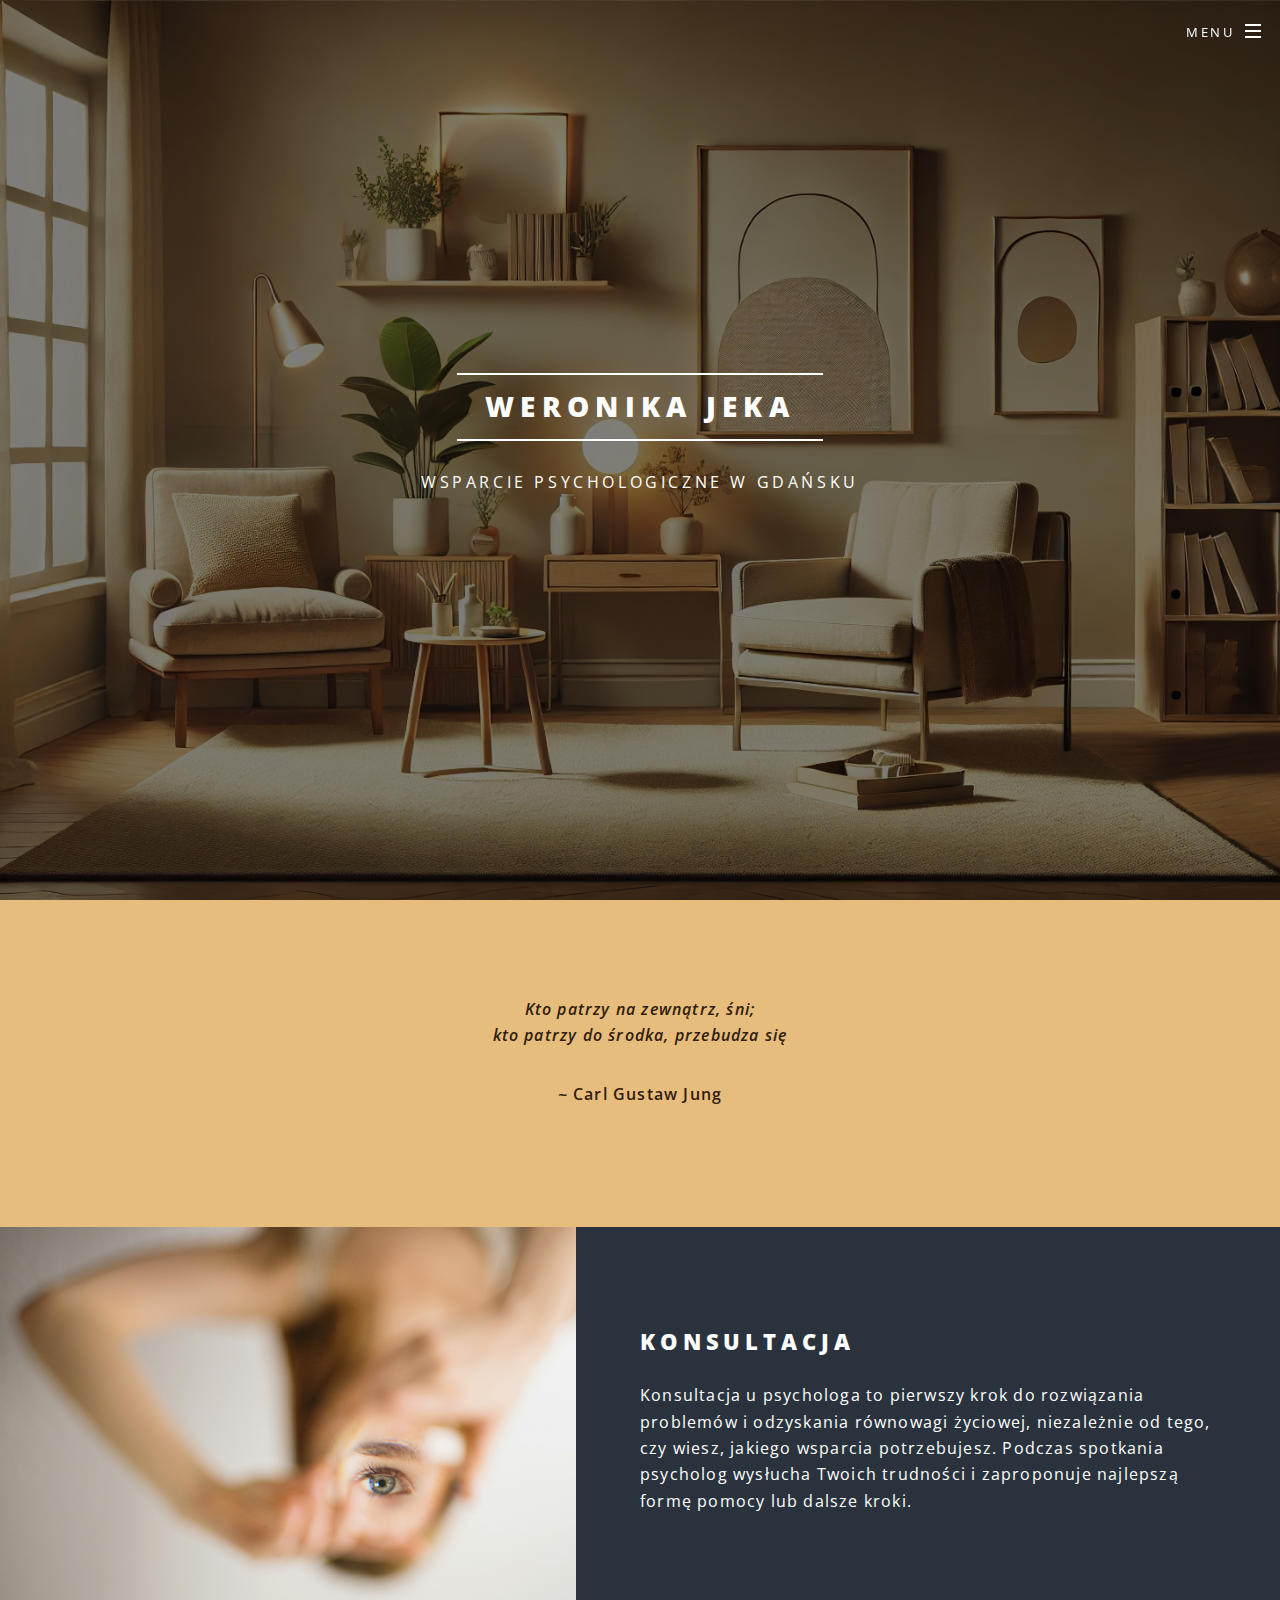
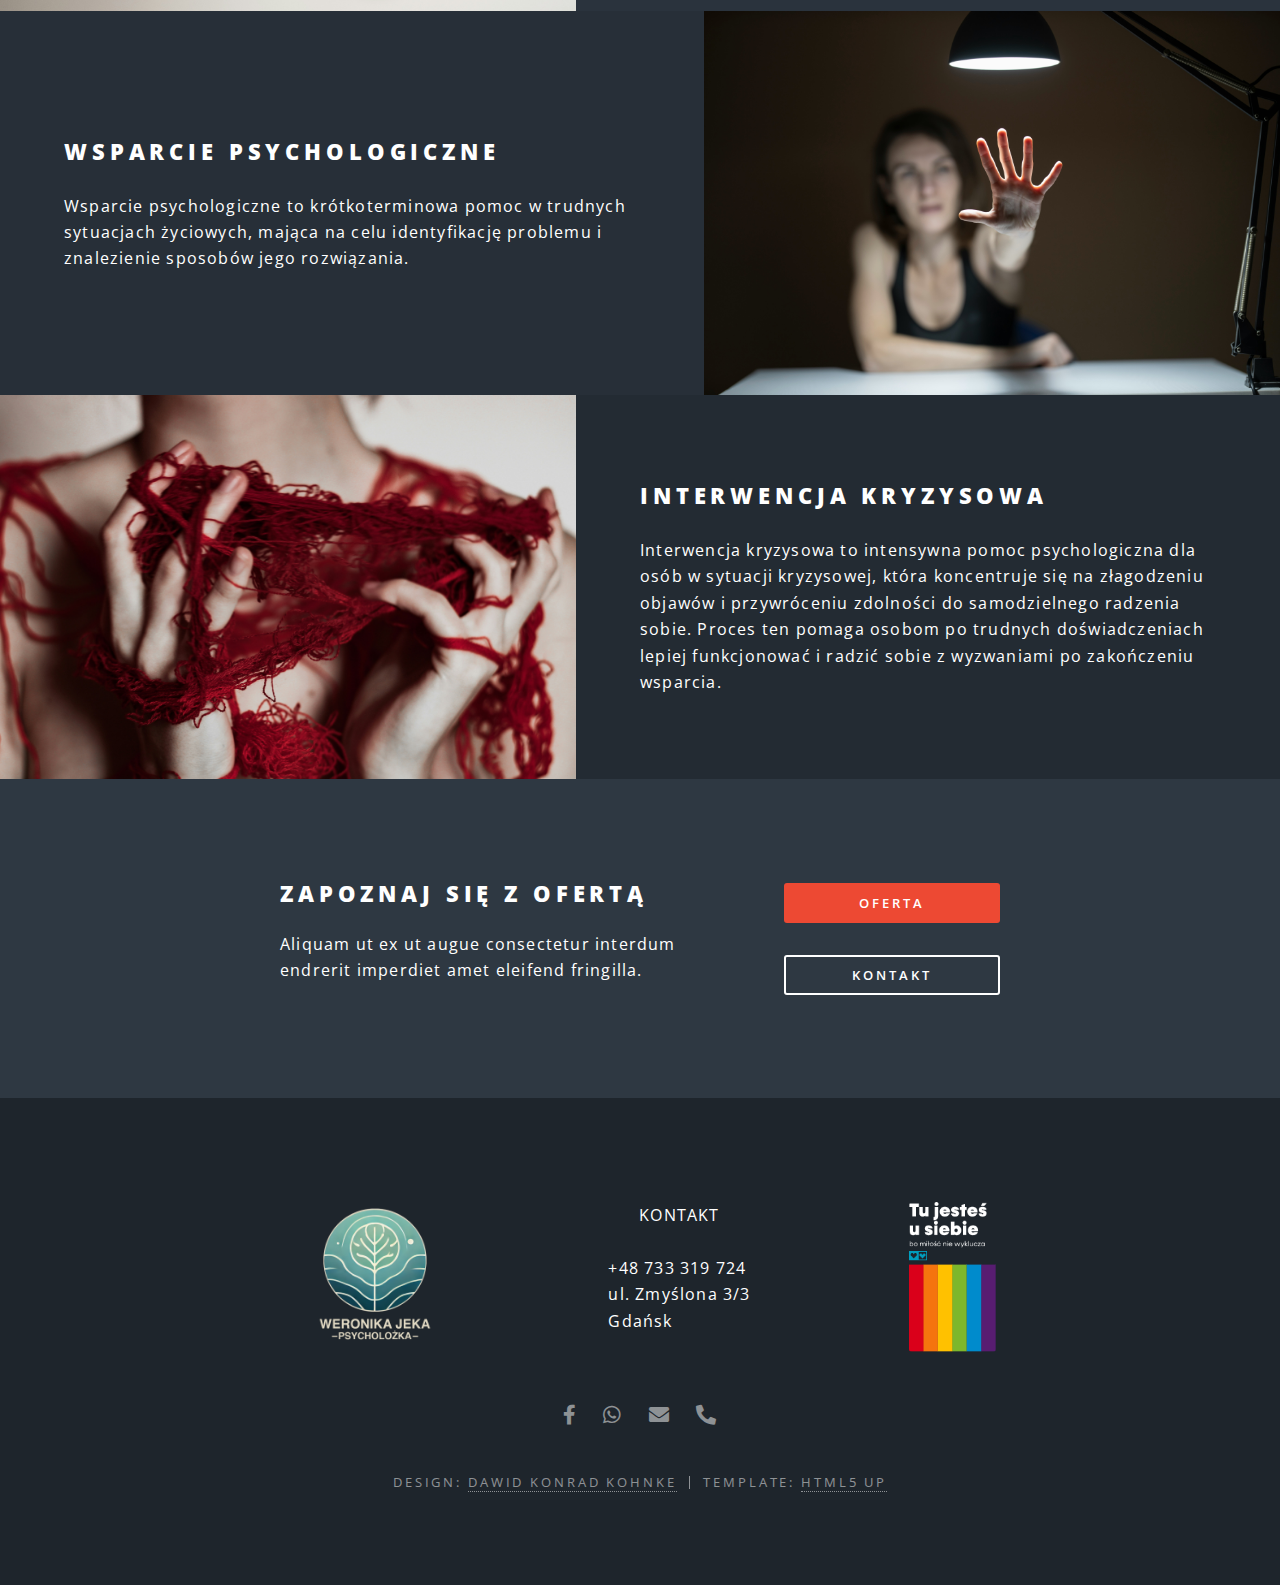
==== index.html @ c3b1bc92 "Logo change" ====
<!DOCTYPE HTML>
<!--
	Spectral by HTML5 UP
	html5up.net | @ajlkn
	Free for personal and commercial use under the CCA 3.0 license (html5up.net/license)
-->
<html>
	<head>
		<title>Weronika Jeka</title>
		<link rel="icon" type="image/x-icon" href="/images/favicon.png">
		<meta charset="utf-8" />
		<meta name="viewport" content="width=device-width, initial-scale=1, user-scalable=no" />
		<link rel="stylesheet" href="assets/css/main.css" />
		<noscript><link rel="stylesheet" href="assets/css/noscript.css" /></noscript>
	</head>
	<body class="landing is-preload">

		<!-- Page Wrapper -->
			<div id="page-wrapper">

				<!-- Header -->
					<header id="header" class="alt">
						<h1><a href="./index.html">WERONIKA JEKA</h1>
						<nav id="nav">
							<ul>
								<li class="special">
									<a href="#menu" class="menuToggle"><span>Menu</span></a>
									<div id="menu">
										<ul>
											<li><b><a href="index.html">HOME</a></b></li>
											<li><a href="o_mnie.html">O MNIE</a></li>
											<li><a href="oferta.html">OFERTA</a></li>
											<li><a href="kontakt.html">KONTAKT</a></li>
										</ul>
									</div>
								</li>
							</ul>
						</nav>
					</header>

				<!-- Banner -->
					<section id="banner">
						<div class="inner">
							<h2> WERONIKA JEKA</h2>
							<p>Wsparcie psychologiczne w gdańsku<br />
					</section>

				<!-- One -->
					<section id="one" class="wrapper style1 special">
						<div class="inner">
							<header class="major">
								<b>
								<p><i>Kto patrzy na zewnątrz, śni;<br> kto patrzy do środka, przebudza się</i></p>
								<p>~ Carl Gustaw Jung</p>
								</b>
							</header>
						</div>
					</section>

				<!-- Two -->
					<section id="two" class="wrapper alt style2">
						<section class="spotlight">
							<div class="image"><img src="images/eye.jpg" alt="" /></div><div class="content">
								<h2>KONSULTACJA</h2>
								<p>Konsultacja u psychologa to pierwszy krok do rozwiązania problemów i odzyskania równowagi życiowej, niezależnie od tego, czy wiesz, jakiego wsparcia potrzebujesz. Podczas spotkania psycholog wysłucha Twoich trudności i zaproponuje najlepszą formę pomocy lub dalsze kroki.</p>
							</div>
						</section>
						<section class="spotlight">
							<div class="image"><img src="images/woman_reaching.jpg" alt="" /></div><div class="content">
								<h2>WSPARCIE PSYCHOLOGICZNE</h2>
								<p>Wsparcie psychologiczne to krótkoterminowa pomoc w trudnych sytuacjach życiowych, mająca na celu identyfikację problemu i znalezienie sposobów jego rozwiązania.</p>
							</div>
						</section>
						<section class="spotlight">
							<div class="image"><img src="images/hand_wool.jpg" alt="" /></div><div class="content">
								<h2>INTERWENCJA KRYZYSOWA</h2>
								<p>Interwencja kryzysowa to intensywna pomoc psychologiczna dla osób w sytuacji kryzysowej, która koncentruje się na złagodzeniu objawów i przywróceniu zdolności do samodzielnego radzenia sobie. Proces ten pomaga osobom po trudnych doświadczeniach lepiej funkcjonować i radzić sobie z wyzwaniami po zakończeniu wsparcia.</p>
							</div>
						</section>
					</section>

				<!-- CTA -->
					<section id="cta" class="wrapper style4">
						<div class="inner">
							<header>
								<h2>ZAPOZNAJ SIĘ Z OFERTĄ</h2>
								<p>Aliquam ut ex ut augue consectetur interdum endrerit imperdiet amet eleifend fringilla.</p>
							</header>
							<ul class="actions stacked">
								<li><a href="./oferta.html" class="button fit primary">Oferta</a></li>
								<li><a href="./kontakt.html" class="button fit">Kontakt</a></li>
							</ul>
						</div>
					</section>

				<!-- Footer -->
					<footer id="footer">
						<ul class="info">
							<li><div class="image"><img src="images/logo_with_signature_long_alt.png" height=150 ="" /></div></li>
							<li><div class="align-center">KONTAKT</div><br>+48 733 319 724<br>ul. Zmyślona 3/3<br>Gdańsk<br><br></li>
							<li><div class="image"><img src="images/jestes-u-siebie.png" height=150 ="" /></div></li>
						</ul>
						<ul class="icons">
							<li><a href="#" class="icon brands fa-facebook-f"><span class="label">Facebook</span></a></li>
							<li><a href="https://wa.me/48733319724" class="icon brands fa-whatsapp"><span class="label">Whatsapp</span></a></li>
							<li><a href="mailto:psycholog.weronikajeka@gmail.com?subject=Zapytnie dotyczące oferty" class="icon solid fa-envelope"><span class="label">Email</span></a></li>
							<li><a href="tel:+48 733 319 724" class="icon solid fa-phone-alt"><span class="label">Phone</span></a></li>
						</ul>
						<ul class="copyright">
							<li>Design: <a href="https://github.com/anytokin">Dawid Konrad Kohnke</a></li><li>Template: <a href="http://html5up.net">HTML5 UP</a></li>
						</ul>
					</footer>
				</div>

		<!-- Scripts -->
			<script src="assets/js/jquery.min.js"></script>
			<script src="assets/js/jquery.scrollex.min.js"></script>
			<script src="assets/js/jquery.scrolly.min.js"></script>
			<script src="assets/js/browser.min.js"></script>
			<script src="assets/js/breakpoints.min.js"></script>
			<script src="assets/js/util.js"></script>
			<script src="assets/js/main.js"></script>

	</body>
</html>
---- assets/css/main.css ----
@import url(fontawesome-all.min.css);
@import url("https://fonts.googleapis.com/css?family=Open+Sans:400,400italic,600,600italic,800,800italic");

/*
	Spectral by HTML5 UP
	html5up.net | @ajlkn
	Free for personal and commercial use under the CCA 3.0 license (html5up.net/license)
*/

html, body, div, span, applet, object,
iframe, h1, h2, h3, h4, h5, h6, p, blockquote,
pre, a, abbr, acronym, address, big, cite,
code, del, dfn, em, img, ins, kbd, q, s, samp,
small, strike, strong, sub, sup, tt, var, b,
u, i, center, dl, dt, dd, ol, ul, li, fieldset,
form, label, legend, table, caption, tbody,
tfoot, thead, tr, th, td, article, aside,
canvas, details, embed, figure, figcaption,
footer, header, hgroup, menu, nav, output, ruby,
section, summary, time, mark, audio, video {
	margin: 0;
	padding: 0;
	border: 0;
	font-size: 100%;
	font: inherit;
	vertical-align: baseline;}

article, aside, details, figcaption, figure,
footer, header, hgroup, menu, nav, section {
	display: block;}

body {
	line-height: 1;
}

ol, ul {
	list-style: none;
}

blockquote, q {
	quotes: none;
}

	blockquote:before, blockquote:after, q:before, q:after {
		content: '';
		content: none;
	}

table {
	border-collapse: collapse;
	border-spacing: 0;
}

body {
	-webkit-text-size-adjust: none;
}

mark {
	background-color: transparent;
	color: inherit;
}

input::-moz-focus-inner {
	border: 0;
	padding: 0;
}

input, select, textarea {
	-moz-appearance: none;
	-webkit-appearance: none;
	-ms-appearance: none;
	appearance: none;
}

/* Basic */

	@-ms-viewport {
		width: device-width;
	}

	html {
		box-sizing: border-box;
	}

	*, *:before, *:after {
		box-sizing: inherit;
	}

	body {
		background: #2e3842;
	}

		body.is-preload *, body.is-preload *:before, body.is-preload *:after {
			-moz-animation: none !important;
			-webkit-animation: none !important;
			-ms-animation: none !important;
			animation: none !important;
			-moz-transition: none !important;
			-webkit-transition: none !important;
			-ms-transition: none !important;
			transition: none !important;
		}

	body, input, select, textarea {
		color: #fff;
		font-family: "Open Sans", Helvetica, sans-serif;
		font-size: 15pt;
		font-weight: 400;
		letter-spacing: 0.075em;
		line-height: 1.65em;
	}

		@media screen and (max-width: 1680px) {

			body, input, select, textarea {
				font-size: 13pt;
			}

		}

		@media screen and (max-width: 1280px) {

			body, input, select, textarea {
				font-size: 12pt;
			}

		}

		@media screen and (max-width: 736px) {

			body, input, select, textarea {
				font-size: 11pt;
				letter-spacing: 0.0375em;
			}

		}

	a {
		-moz-transition: color 0.2s ease, border-bottom-color 0.2s ease;
		-webkit-transition: color 0.2s ease, border-bottom-color 0.2s ease;
		-ms-transition: color 0.2s ease, border-bottom-color 0.2s ease;
		transition: color 0.2s ease, border-bottom-color 0.2s ease;
		border-bottom: dotted 1px;
		color: inherit;
		text-decoration: none;
	}

		a:hover {
			border-bottom-color: transparent;
		}

	strong, b {
		color: #fff;
		font-weight: 600;
	}

	em, i {
		font-style: italic;
	}

	p {
		margin: 0 0 2em 0;
	}

	h1, h2, h3, h4, h5, h6 {
		color: #fff;
		font-weight: 800;
		letter-spacing: 0.225em;
		line-height: 1em;
		margin: 0 0 1em 0;
		text-transform: uppercase;
	}

		h1 a, h2 a, h3 a, h4 a, h5 a, h6 a {
			color: inherit;
			text-decoration: none;
		}

	h2 {
		font-size: 1.35em;
		line-height: 1.75em;
	}

		@media screen and (max-width: 736px) {

			h2 {
				font-size: 1.1em;
				line-height: 1.65em;
			}

		}

	h3 {
		font-size: 1.15em;
		line-height: 1.75em;
	}

		@media screen and (max-width: 736px) {

			h3 {
				font-size: 1em;
				line-height: 1.65em;
			}

		}

	h4 {
		font-size: 1em;
		line-height: 1.5em;
	}

	h5 {
		font-size: 0.8em;
		line-height: 1.5em;
	}

	h6 {
		font-size: 0.7em;
		line-height: 1.5em;
	}

	sub {
		font-size: 0.8em;
		position: relative;
		top: 0.5em;
	}

	sup {
		font-size: 0.8em;
		position: relative;
		top: -0.5em;
	}

	hr {
		border: 0;
		border-bottom: solid 2px #fff;
		margin: 3em 0;
	}

		hr.major {
			margin: 4.5em 0;
		}

	blockquote {
		border-left: solid 4px #fff;
		font-style: italic;
		margin: 0 0 2em 0;
		padding: 0.5em 0 0.5em 2em;
	}

	code {
		background: rgba(144, 144, 144, 0.25);
		border-radius: 3px;
		font-family: "Courier New", monospace;
		font-size: 0.9em;
		letter-spacing: 0;
		margin: 0 0.25em;
		padding: 0.25em 0.65em;
	}

	pre {
		-webkit-overflow-scrolling: touch;
		font-family: "Courier New", monospace;
		font-size: 0.9em;
		margin: 0 0 2em 0;
	}

		pre code {
			display: block;
			line-height: 1.75em;
			padding: 1em 1.5em;
			overflow-x: auto;
		}

	.align-left {
		text-align: left;
	}

	.align-center {
		text-align: center;
	}

	.align-right {
		text-align: right;
	}

/* Row */

	.row {
		display: flex;
		flex-wrap: wrap;
		box-sizing: border-box;
		align-items: stretch;
	}

		.row > * {
			box-sizing: border-box;
		}

		.row.gtr-uniform > * > :last-child {
			margin-bottom: 0;
		}

		.row.aln-left {
			justify-content: flex-start;
		}

		.row.aln-center {
			justify-content: center;
		}

		.row.aln-right {
			justify-content: flex-end;
		}

		.row.aln-top {
			align-items: flex-start;
		}

		.row.aln-middle {
			align-items: center;
		}

		.row.aln-bottom {
			align-items: flex-end;
		}

		.row > .imp {
			order: -1;
		}

		.row > .col-1 {
			width: 8.33333%;
		}

		.row > .off-1 {
			margin-left: 8.33333%;
		}

		.row > .col-2 {
			width: 16.66667%;
		}

		.row > .off-2 {
			margin-left: 16.66667%;
		}

		.row > .col-3 {
			width: 25%;
		}

		.row > .off-3 {
			margin-left: 25%;
		}

		.row > .col-4 {
			width: 33.33333%;
		}

		.row > .off-4 {
			margin-left: 33.33333%;
		}

		.row > .col-5 {
			width: 41.66667%;
		}

		.row > .off-5 {
			margin-left: 41.66667%;
		}

		.row > .col-6 {
			width: 50%;
		}

		.row > .off-6 {
			margin-left: 50%;
		}

		.row > .col-7 {
			width: 58.33333%;
		}

		.row > .off-7 {
			margin-left: 58.33333%;
		}

		.row > .col-8 {
			width: 66.66667%;
		}

		.row > .off-8 {
			margin-left: 66.66667%;
		}

		.row > .col-9 {
			width: 75%;
		}

		.row > .off-9 {
			margin-left: 75%;
		}

		.row > .col-10 {
			width: 83.33333%;
		}

		.row > .off-10 {
			margin-left: 83.33333%;
		}

		.row > .col-11 {
			width: 91.66667%;
		}

		.row > .off-11 {
			margin-left: 91.66667%;
		}

		.row > .col-12 {
			width: 100%;
		}

		.row > .off-12 {
			margin-left: 100%;
		}

		.row.gtr-0 {
			margin-top: 0;
			margin-left: 0em;
		}

			.row.gtr-0 > * {
				padding: 0 0 0 0em;
			}

			.row.gtr-0.gtr-uniform {
				margin-top: 0em;
			}

				.row.gtr-0.gtr-uniform > * {
					padding-top: 0em;
				}

		.row.gtr-25 {
			margin-top: 0;
			margin-left: -0.375em;
		}

			.row.gtr-25 > * {
				padding: 0 0 0 0.375em;
			}

			.row.gtr-25.gtr-uniform {
				margin-top: -0.375em;
			}

				.row.gtr-25.gtr-uniform > * {
					padding-top: 0.375em;
				}

		.row.gtr-50 {
			margin-top: 0;
			margin-left: -0.75em;
		}

			.row.gtr-50 > * {
				padding: 0 0 0 0.75em;
			}

			.row.gtr-50.gtr-uniform {
				margin-top: -0.75em;
			}

				.row.gtr-50.gtr-uniform > * {
					padding-top: 0.75em;
				}

		.row {
			margin-top: 0;
			margin-left: -1.5em;
		}

			.row > * {
				padding: 0 0 0 1.5em;
			}

			.row.gtr-uniform {
				margin-top: -1.5em;
			}

				.row.gtr-uniform > * {
					padding-top: 1.5em;
				}

		.row.gtr-150 {
			margin-top: 0;
			margin-left: -2.25em;
		}

			.row.gtr-150 > * {
				padding: 0 0 0 2.25em;
			}

			.row.gtr-150.gtr-uniform {
				margin-top: -2.25em;
			}

				.row.gtr-150.gtr-uniform > * {
					padding-top: 2.25em;
				}

		.row.gtr-200 {
			margin-top: 0;
			margin-left: -3em;
		}

			.row.gtr-200 > * {
				padding: 0 0 0 3em;
			}

			.row.gtr-200.gtr-uniform {
				margin-top: -3em;
			}

				.row.gtr-200.gtr-uniform > * {
					padding-top: 3em;
				}

		@media screen and (max-width: 1680px) {

			.row {
				display: flex;
				flex-wrap: wrap;
				box-sizing: border-box;
				align-items: stretch;
			}

				.row > * {
					box-sizing: border-box;
				}

				.row.gtr-uniform > * > :last-child {
					margin-bottom: 0;
				}

				.row.aln-left {
					justify-content: flex-start;
				}

				.row.aln-center {
					justify-content: center;
				}

				.row.aln-right {
					justify-content: flex-end;
				}

				.row.aln-top {
					align-items: flex-start;
				}

				.row.aln-middle {
					align-items: center;
				}

				.row.aln-bottom {
					align-items: flex-end;
				}

				.row > .imp-xlarge {
					order: -1;
				}

				.row > .col-1-xlarge {
					width: 8.33333%;
				}

				.row > .off-1-xlarge {
					margin-left: 8.33333%;
				}

				.row > .col-2-xlarge {
					width: 16.66667%;
				}

				.row > .off-2-xlarge {
					margin-left: 16.66667%;
				}

				.row > .col-3-xlarge {
					width: 25%;
				}

				.row > .off-3-xlarge {
					margin-left: 25%;
				}

				.row > .col-4-xlarge {
					width: 33.33333%;
				}

				.row > .off-4-xlarge {
					margin-left: 33.33333%;
				}

				.row > .col-5-xlarge {
					width: 41.66667%;
				}

				.row > .off-5-xlarge {
					margin-left: 41.66667%;
				}

				.row > .col-6-xlarge {
					width: 50%;
				}

				.row > .off-6-xlarge {
					margin-left: 50%;
				}

				.row > .col-7-xlarge {
					width: 58.33333%;
				}

				.row > .off-7-xlarge {
					margin-left: 58.33333%;
				}

				.row > .col-8-xlarge {
					width: 66.66667%;
				}

				.row > .off-8-xlarge {
					margin-left: 66.66667%;
				}

				.row > .col-9-xlarge {
					width: 75%;
				}

				.row > .off-9-xlarge {
					margin-left: 75%;
				}

				.row > .col-10-xlarge {
					width: 83.33333%;
				}

				.row > .off-10-xlarge {
					margin-left: 83.33333%;
				}

				.row > .col-11-xlarge {
					width: 91.66667%;
				}

				.row > .off-11-xlarge {
					margin-left: 91.66667%;
				}

				.row > .col-12-xlarge {
					width: 100%;
				}

				.row > .off-12-xlarge {
					margin-left: 100%;
				}

				.row.gtr-0 {
					margin-top: 0;
					margin-left: 0em;
				}

					.row.gtr-0 > * {
						padding: 0 0 0 0em;
					}

					.row.gtr-0.gtr-uniform {
						margin-top: 0em;
					}

						.row.gtr-0.gtr-uniform > * {
							padding-top: 0em;
						}

				.row.gtr-25 {
					margin-top: 0;
					margin-left: -0.375em;
				}

					.row.gtr-25 > * {
						padding: 0 0 0 0.375em;
					}

					.row.gtr-25.gtr-uniform {
						margin-top: -0.375em;
					}

						.row.gtr-25.gtr-uniform > * {
							padding-top: 0.375em;
						}

				.row.gtr-50 {
					margin-top: 0;
					margin-left: -0.75em;
				}

					.row.gtr-50 > * {
						padding: 0 0 0 0.75em;
					}

					.row.gtr-50.gtr-uniform {
						margin-top: -0.75em;
					}

						.row.gtr-50.gtr-uniform > * {
							padding-top: 0.75em;
						}

				.row {
					margin-top: 0;
					margin-left: -1.5em;
				}

					.row > * {
						padding: 0 0 0 1.5em;
					}

					.row.gtr-uniform {
						margin-top: -1.5em;
					}

						.row.gtr-uniform > * {
							padding-top: 1.5em;
						}

				.row.gtr-150 {
					margin-top: 0;
					margin-left: -2.25em;
				}

					.row.gtr-150 > * {
						padding: 0 0 0 2.25em;
					}

					.row.gtr-150.gtr-uniform {
						margin-top: -2.25em;
					}

						.row.gtr-150.gtr-uniform > * {
							padding-top: 2.25em;
						}

				.row.gtr-200 {
					margin-top: 0;
					margin-left: -3em;
				}

					.row.gtr-200 > * {
						padding: 0 0 0 3em;
					}

					.row.gtr-200.gtr-uniform {
						margin-top: -3em;
					}

						.row.gtr-200.gtr-uniform > * {
							padding-top: 3em;
						}

		}

		@media screen and (max-width: 1280px) {

			.row {
				display: flex;
				flex-wrap: wrap;
				box-sizing: border-box;
				align-items: stretch;
			}

				.row > * {
					box-sizing: border-box;
				}

				.row.gtr-uniform > * > :last-child {
					margin-bottom: 0;
				}

				.row.aln-left {
					justify-content: flex-start;
				}

				.row.aln-center {
					justify-content: center;
				}

				.row.aln-right {
					justify-content: flex-end;
				}

				.row.aln-top {
					align-items: flex-start;
				}

				.row.aln-middle {
					align-items: center;
				}

				.row.aln-bottom {
					align-items: flex-end;
				}

				.row > .imp-large {
					order: -1;
				}

				.row > .col-1-large {
					width: 8.33333%;
				}

				.row > .off-1-large {
					margin-left: 8.33333%;
				}

				.row > .col-2-large {
					width: 16.66667%;
				}

				.row > .off-2-large {
					margin-left: 16.66667%;
				}

				.row > .col-3-large {
					width: 25%;
				}

				.row > .off-3-large {
					margin-left: 25%;
				}

				.row > .col-4-large {
					width: 33.33333%;
				}

				.row > .off-4-large {
					margin-left: 33.33333%;
				}

				.row > .col-5-large {
					width: 41.66667%;
				}

				.row > .off-5-large {
					margin-left: 41.66667%;
				}

				.row > .col-6-large {
					width: 50%;
				}

				.row > .off-6-large {
					margin-left: 50%;
				}

				.row > .col-7-large {
					width: 58.33333%;
				}

				.row > .off-7-large {
					margin-left: 58.33333%;
				}

				.row > .col-8-large {
					width: 66.66667%;
				}

				.row > .off-8-large {
					margin-left: 66.66667%;
				}

				.row > .col-9-large {
					width: 75%;
				}

				.row > .off-9-large {
					margin-left: 75%;
				}

				.row > .col-10-large {
					width: 83.33333%;
				}

				.row > .off-10-large {
					margin-left: 83.33333%;
				}

				.row > .col-11-large {
					width: 91.66667%;
				}

				.row > .off-11-large {
					margin-left: 91.66667%;
				}

				.row > .col-12-large {
					width: 100%;
				}

				.row > .off-12-large {
					margin-left: 100%;
				}

				.row.gtr-0 {
					margin-top: 0;
					margin-left: 0em;
				}

					.row.gtr-0 > * {
						padding: 0 0 0 0em;
					}

					.row.gtr-0.gtr-uniform {
						margin-top: 0em;
					}

						.row.gtr-0.gtr-uniform > * {
							padding-top: 0em;
						}

				.row.gtr-25 {
					margin-top: 0;
					margin-left: -0.375em;
				}

					.row.gtr-25 > * {
						padding: 0 0 0 0.375em;
					}

					.row.gtr-25.gtr-uniform {
						margin-top: -0.375em;
					}

						.row.gtr-25.gtr-uniform > * {
							padding-top: 0.375em;
						}

				.row.gtr-50 {
					margin-top: 0;
					margin-left: -0.75em;
				}

					.row.gtr-50 > * {
						padding: 0 0 0 0.75em;
					}

					.row.gtr-50.gtr-uniform {
						margin-top: -0.75em;
					}

						.row.gtr-50.gtr-uniform > * {
							padding-top: 0.75em;
						}

				.row {
					margin-top: 0;
					margin-left: -1.5em;
				}

					.row > * {
						padding: 0 0 0 1.5em;
					}

					.row.gtr-uniform {
						margin-top: -1.5em;
					}

						.row.gtr-uniform > * {
							padding-top: 1.5em;
						}

				.row.gtr-150 {
					margin-top: 0;
					margin-left: -2.25em;
				}

					.row.gtr-150 > * {
						padding: 0 0 0 2.25em;
					}

					.row.gtr-150.gtr-uniform {
						margin-top: -2.25em;
					}

						.row.gtr-150.gtr-uniform > * {
							padding-top: 2.25em;
						}

				.row.gtr-200 {
					margin-top: 0;
					margin-left: -3em;
				}

					.row.gtr-200 > * {
						padding: 0 0 0 3em;
					}

					.row.gtr-200.gtr-uniform {
						margin-top: -3em;
					}

						.row.gtr-200.gtr-uniform > * {
							padding-top: 3em;
						}

		}

		@media screen and (max-width: 980px) {

			.row {
				display: flex;
				flex-wrap: wrap;
				box-sizing: border-box;
				align-items: stretch;
			}

				.row > * {
					box-sizing: border-box;
				}

				.row.gtr-uniform > * > :last-child {
					margin-bottom: 0;
				}

				.row.aln-left {
					justify-content: flex-start;
				}

				.row.aln-center {
					justify-content: center;
				}

				.row.aln-right {
					justify-content: flex-end;
				}

				.row.aln-top {
					align-items: flex-start;
				}

				.row.aln-middle {
					align-items: center;
				}

				.row.aln-bottom {
					align-items: flex-end;
				}

				.row > .imp-medium {
					order: -1;
				}

				.row > .col-1-medium {
					width: 8.33333%;
				}

				.row > .off-1-medium {
					margin-left: 8.33333%;
				}

				.row > .col-2-medium {
					width: 16.66667%;
				}

				.row > .off-2-medium {
					margin-left: 16.66667%;
				}

				.row > .col-3-medium {
					width: 25%;
				}

				.row > .off-3-medium {
					margin-left: 25%;
				}

				.row > .col-4-medium {
					width: 33.33333%;
				}

				.row > .off-4-medium {
					margin-left: 33.33333%;
				}

				.row > .col-5-medium {
					width: 41.66667%;
				}

				.row > .off-5-medium {
					margin-left: 41.66667%;
				}

				.row > .col-6-medium {
					width: 50%;
				}

				.row > .off-6-medium {
					margin-left: 50%;
				}

				.row > .col-7-medium {
					width: 58.33333%;
				}

				.row > .off-7-medium {
					margin-left: 58.33333%;
				}

				.row > .col-8-medium {
					width: 66.66667%;
				}

				.row > .off-8-medium {
					margin-left: 66.66667%;
				}

				.row > .col-9-medium {
					width: 75%;
				}

				.row > .off-9-medium {
					margin-left: 75%;
				}

				.row > .col-10-medium {
					width: 83.33333%;
				}

				.row > .off-10-medium {
					margin-left: 83.33333%;
				}

				.row > .col-11-medium {
					width: 91.66667%;
				}

				.row > .off-11-medium {
					margin-left: 91.66667%;
				}

				.row > .col-12-medium {
					width: 100%;
				}

				.row > .off-12-medium {
					margin-left: 100%;
				}

				.row.gtr-0 {
					margin-top: 0;
					margin-left: 0em;
				}

					.row.gtr-0 > * {
						padding: 0 0 0 0em;
					}

					.row.gtr-0.gtr-uniform {
						margin-top: 0em;
					}

						.row.gtr-0.gtr-uniform > * {
							padding-top: 0em;
						}

				.row.gtr-25 {
					margin-top: 0;
					margin-left: -0.375em;
				}

					.row.gtr-25 > * {
						padding: 0 0 0 0.375em;
					}

					.row.gtr-25.gtr-uniform {
						margin-top: -0.375em;
					}

						.row.gtr-25.gtr-uniform > * {
							padding-top: 0.375em;
						}

				.row.gtr-50 {
					margin-top: 0;
					margin-left: -0.75em;
				}

					.row.gtr-50 > * {
						padding: 0 0 0 0.75em;
					}

					.row.gtr-50.gtr-uniform {
						margin-top: -0.75em;
					}

						.row.gtr-50.gtr-uniform > * {
							padding-top: 0.75em;
						}

				.row {
					margin-top: 0;
					margin-left: -1.5em;
				}

					.row > * {
						padding: 0 0 0 1.5em;
					}

					.row.gtr-uniform {
						margin-top: -1.5em;
					}

						.row.gtr-uniform > * {
							padding-top: 1.5em;
						}

				.row.gtr-150 {
					margin-top: 0;
					margin-left: -2.25em;
				}

					.row.gtr-150 > * {
						padding: 0 0 0 2.25em;
					}

					.row.gtr-150.gtr-uniform {
						margin-top: -2.25em;
					}

						.row.gtr-150.gtr-uniform > * {
							padding-top: 2.25em;
						}

				.row.gtr-200 {
					margin-top: 0;
					margin-left: -3em;
				}

					.row.gtr-200 > * {
						padding: 0 0 0 3em;
					}

					.row.gtr-200.gtr-uniform {
						margin-top: -3em;
					}

						.row.gtr-200.gtr-uniform > * {
							padding-top: 3em;
						}

		}

		@media screen and (max-width: 736px) {

			.row {
				display: flex;
				flex-wrap: wrap;
				box-sizing: border-box;
				align-items: stretch;
			}

				.row > * {
					box-sizing: border-box;
				}

				.row.gtr-uniform > * > :last-child {
					margin-bottom: 0;
				}

				.row.aln-left {
					justify-content: flex-start;
				}

				.row.aln-center {
					justify-content: center;
				}

				.row.aln-right {
					justify-content: flex-end;
				}

				.row.aln-top {
					align-items: flex-start;
				}

				.row.aln-middle {
					align-items: center;
				}

				.row.aln-bottom {
					align-items: flex-end;
				}

				.row > .imp-small {
					order: -1;
				}

				.row > .col-1-small {
					width: 8.33333%;
				}

				.row > .off-1-small {
					margin-left: 8.33333%;
				}

				.row > .col-2-small {
					width: 16.66667%;
				}

				.row > .off-2-small {
					margin-left: 16.66667%;
				}

				.row > .col-3-small {
					width: 25%;
				}

				.row > .off-3-small {
					margin-left: 25%;
				}

				.row > .col-4-small {
					width: 33.33333%;
				}

				.row > .off-4-small {
					margin-left: 33.33333%;
				}

				.row > .col-5-small {
					width: 41.66667%;
				}

				.row > .off-5-small {
					margin-left: 41.66667%;
				}

				.row > .col-6-small {
					width: 50%;
				}

				.row > .off-6-small {
					margin-left: 50%;
				}

				.row > .col-7-small {
					width: 58.33333%;
				}

				.row > .off-7-small {
					margin-left: 58.33333%;
				}

				.row > .col-8-small {
					width: 66.66667%;
				}

				.row > .off-8-small {
					margin-left: 66.66667%;
				}

				.row > .col-9-small {
					width: 75%;
				}

				.row > .off-9-small {
					margin-left: 75%;
				}

				.row > .col-10-small {
					width: 83.33333%;
				}

				.row > .off-10-small {
					margin-left: 83.33333%;
				}

				.row > .col-11-small {
					width: 91.66667%;
				}

				.row > .off-11-small {
					margin-left: 91.66667%;
				}

				.row > .col-12-small {
					width: 100%;
				}

				.row > .off-12-small {
					margin-left: 100%;
				}

				.row.gtr-0 {
					margin-top: 0;
					margin-left: 0em;
				}

					.row.gtr-0 > * {
						padding: 0 0 0 0em;
					}

					.row.gtr-0.gtr-uniform {
						margin-top: 0em;
					}

						.row.gtr-0.gtr-uniform > * {
							padding-top: 0em;
						}

				.row.gtr-25 {
					margin-top: 0;
					margin-left: -0.375em;
				}

					.row.gtr-25 > * {
						padding: 0 0 0 0.375em;
					}

					.row.gtr-25.gtr-uniform {
						margin-top: -0.375em;
					}

						.row.gtr-25.gtr-uniform > * {
							padding-top: 0.375em;
						}

				.row.gtr-50 {
					margin-top: 0;
					margin-left: -0.75em;
				}

					.row.gtr-50 > * {
						padding: 0 0 0 0.75em;
					}

					.row.gtr-50.gtr-uniform {
						margin-top: -0.75em;
					}

						.row.gtr-50.gtr-uniform > * {
							padding-top: 0.75em;
						}

				.row {
					margin-top: 0;
					margin-left: -1.5em;
				}

					.row > * {
						padding: 0 0 0 1.5em;
					}

					.row.gtr-uniform {
						margin-top: -1.5em;
					}

						.row.gtr-uniform > * {
							padding-top: 1.5em;
						}

				.row.gtr-150 {
					margin-top: 0;
					margin-left: -2.25em;
				}

					.row.gtr-150 > * {
						padding: 0 0 0 2.25em;
					}

					.row.gtr-150.gtr-uniform {
						margin-top: -2.25em;
					}

						.row.gtr-150.gtr-uniform > * {
							padding-top: 2.25em;
						}

				.row.gtr-200 {
					margin-top: 0;
					margin-left: -3em;
				}

					.row.gtr-200 > * {
						padding: 0 0 0 3em;
					}

					.row.gtr-200.gtr-uniform {
						margin-top: -3em;
					}

						.row.gtr-200.gtr-uniform > * {
							padding-top: 3em;
						}

		}

		@media screen and (max-width: 480px) {

			.row {
				display: flex;
				flex-wrap: wrap;
				box-sizing: border-box;
				align-items: stretch;
			}

				.row > * {
					box-sizing: border-box;
				}

				.row.gtr-uniform > * > :last-child {
					margin-bottom: 0;
				}

				.row.aln-left {
					justify-content: flex-start;
				}

				.row.aln-center {
					justify-content: center;
				}

				.row.aln-right {
					justify-content: flex-end;
				}

				.row.aln-top {
					align-items: flex-start;
				}

				.row.aln-middle {
					align-items: center;
				}

				.row.aln-bottom {
					align-items: flex-end;
				}

				.row > .imp-xsmall {
					order: -1;
				}

				.row > .col-1-xsmall {
					width: 8.33333%;
				}

				.row > .off-1-xsmall {
					margin-left: 8.33333%;
				}

				.row > .col-2-xsmall {
					width: 16.66667%;
				}

				.row > .off-2-xsmall {
					margin-left: 16.66667%;
				}

				.row > .col-3-xsmall {
					width: 25%;
				}

				.row > .off-3-xsmall {
					margin-left: 25%;
				}

				.row > .col-4-xsmall {
					width: 33.33333%;
				}

				.row > .off-4-xsmall {
					margin-left: 33.33333%;
				}

				.row > .col-5-xsmall {
					width: 41.66667%;
				}

				.row > .off-5-xsmall {
					margin-left: 41.66667%;
				}

				.row > .col-6-xsmall {
					width: 50%;
				}

				.row > .off-6-xsmall {
					margin-left: 50%;
				}

				.row > .col-7-xsmall {
					width: 58.33333%;
				}

				.row > .off-7-xsmall {
					margin-left: 58.33333%;
				}

				.row > .col-8-xsmall {
					width: 66.66667%;
				}

				.row > .off-8-xsmall {
					margin-left: 66.66667%;
				}

				.row > .col-9-xsmall {
					width: 75%;
				}

				.row > .off-9-xsmall {
					margin-left: 75%;
				}

				.row > .col-10-xsmall {
					width: 83.33333%;
				}

				.row > .off-10-xsmall {
					margin-left: 83.33333%;
				}

				.row > .col-11-xsmall {
					width: 91.66667%;
				}

				.row > .off-11-xsmall {
					margin-left: 91.66667%;
				}

				.row > .col-12-xsmall {
					width: 100%;
				}

				.row > .off-12-xsmall {
					margin-left: 100%;
				}

				.row.gtr-0 {
					margin-top: 0;
					margin-left: 0em;
				}

					.row.gtr-0 > * {
						padding: 0 0 0 0em;
					}

					.row.gtr-0.gtr-uniform {
						margin-top: 0em;
					}

						.row.gtr-0.gtr-uniform > * {
							padding-top: 0em;
						}

				.row.gtr-25 {
					margin-top: 0;
					margin-left: -0.375em;
				}

					.row.gtr-25 > * {
						padding: 0 0 0 0.375em;
					}

					.row.gtr-25.gtr-uniform {
						margin-top: -0.375em;
					}

						.row.gtr-25.gtr-uniform > * {
							padding-top: 0.375em;
						}

				.row.gtr-50 {
					margin-top: 0;
					margin-left: -0.75em;
				}

					.row.gtr-50 > * {
						padding: 0 0 0 0.75em;
					}

					.row.gtr-50.gtr-uniform {
						margin-top: -0.75em;
					}

						.row.gtr-50.gtr-uniform > * {
							padding-top: 0.75em;
						}

				.row {
					margin-top: 0;
					margin-left: -1.5em;
				}

					.row > * {
						padding: 0 0 0 1.5em;
					}

					.row.gtr-uniform {
						margin-top: -1.5em;
					}

						.row.gtr-uniform > * {
							padding-top: 1.5em;
						}

				.row.gtr-150 {
					margin-top: 0;
					margin-left: -2.25em;
				}

					.row.gtr-150 > * {
						padding: 0 0 0 2.25em;
					}

					.row.gtr-150.gtr-uniform {
						margin-top: -2.25em;
					}

						.row.gtr-150.gtr-uniform > * {
							padding-top: 2.25em;
						}

				.row.gtr-200 {
					margin-top: 0;
					margin-left: -3em;
				}

					.row.gtr-200 > * {
						padding: 0 0 0 3em;
					}

					.row.gtr-200.gtr-uniform {
						margin-top: -3em;
					}

						.row.gtr-200.gtr-uniform > * {
							padding-top: 3em;
						}

		}

/* Section/Article */

	section.special, article.special {
		text-align: center;
	}

	header p {
		color: rgba(255, 255, 255, 0.5);
		position: relative;
		top: -0.25em;
	}

	header h3 + p {
		font-size: 1.1em;
	}

	header h4 + p,
	header h5 + p,
	header h6 + p {
		font-size: 0.9em;
	}

	header.major {
		margin: 0 0 3.5em 0;
	}

		header.major h2, header.major h3, header.major h4, header.major h5, header.major h6 {
			border-bottom: solid 2px #fff;
			display: inline-block;
			padding-bottom: 1em;
			position: relative;
		}

			header.major h2:after, header.major h3:after, header.major h4:after, header.major h5:after, header.major h6:after {
				content: '';
				display: block;
				height: 1px;
			}

		header.major p {
			color: #fff;
			top: 0;
		}

		@media screen and (max-width: 736px) {

			header.major {
				margin: 0 0 2em 0;
			}

		}

	@media screen and (max-width: 980px) {

		header br {
			display: none;
		}

	}

/* Form */

	form {
		margin: 0 0 2em 0;
	}

	label {
		color: #fff;
		display: block;
		font-size: 0.9em;
		font-weight: 600;
		margin: 0 0 1em 0;
	}

	input[type="text"],
	input[type="password"],
	input[type="email"],
	input[type="tel"],
	select,
	textarea {
		-moz-appearance: none;
		-webkit-appearance: none;
		-ms-appearance: none;
		appearance: none;
		background-color: rgba(144, 144, 144, 0.25);
		border-radius: 3px;
		border: none;
		color: inherit;
		display: block;
		outline: 0;
		padding: 0 1em;
		text-decoration: none;
		width: 100%;
	}

		input[type="text"]:invalid,
		input[type="password"]:invalid,
		input[type="email"]:invalid,
		input[type="tel"]:invalid,
		select:invalid,
		textarea:invalid {
			box-shadow: none;
		}

		input[type="text"]:focus,
		input[type="password"]:focus,
		input[type="email"]:focus,
		input[type="tel"]:focus,
		select:focus,
		textarea:focus {
			box-shadow: 0 0 0 2px #e7bd7e;
		}

	select {
		background-size: 1.25em;
		background-repeat: no-repeat;
		background-position: calc(100% - 1em) center;
		height: 2.75em;
		padding-right: 2.75em;
		text-overflow: ellipsis;
	}

		select:focus::-ms-value {
			background-color: transparent;
		}

		select::-ms-expand {
			display: none;
		}

	input[type="text"],
	input[type="password"],
	input[type="email"],
	input[type="tel"],
	select {
		height: 2.75em;
	}

	textarea {
		padding: 0.75em 1em;
	}

	input[type="checkbox"],
	input[type="radio"] {
		-moz-appearance: none;
		-webkit-appearance: none;
		-ms-appearance: none;
		appearance: none;
		display: block;
		float: left;
		margin-right: -2em;
		opacity: 0;
		width: 1em;
		z-index: -1;
	}

		input[type="checkbox"] + label,
		input[type="radio"] + label {
			text-decoration: none;
			color: #fff;
			cursor: pointer;
			display: inline-block;
			font-size: 1em;
			font-weight: 400;
			padding-left: 2.4em;
			padding-right: 0.75em;
			position: relative;
		}

			input[type="checkbox"] + label:before,
			input[type="radio"] + label:before {
				-moz-osx-font-smoothing: grayscale;
				-webkit-font-smoothing: antialiased;
				display: inline-block;
				font-style: normal;
				font-variant: normal;
				text-rendering: auto;
				line-height: 1;
				text-transform: none !important;
				font-family: 'Font Awesome 5 Free';
				font-weight: 900;
			}

			input[type="checkbox"] + label:before,
			input[type="radio"] + label:before {
				background: rgba(144, 144, 144, 0.25);
				border-radius: 3px;
				content: '';
				display: inline-block;
				font-size: 0.8em;
				height: 2.0625em;
				left: 0;
				line-height: 2.0625em;
				position: absolute;
				text-align: center;
				top: 0;
				width: 2.0625em;
			}

		input[type="checkbox"]:checked + label:before,
		input[type="radio"]:checked + label:before {
			background: #2e3842;
			color: #fff;
			content: '\f00c';
		}

		input[type="checkbox"]:focus + label:before,
		input[type="radio"]:focus + label:before {
			box-shadow: 0 0 0 2px #e7bd7e;
		}

	input[type="checkbox"] + label:before {
		border-radius: 3px;
	}

	input[type="radio"] + label:before {
		border-radius: 100%;
	}

	::-webkit-input-placeholder {
		color: rgba(255, 255, 255, 0.5) !important;
		opacity: 1.0;
	}

	:-moz-placeholder {
		color: rgba(255, 255, 255, 0.5) !important;
		opacity: 1.0;
	}

	::-moz-placeholder {
		color: rgba(255, 255, 255, 0.5) !important;
		opacity: 1.0;
	}

	:-ms-input-placeholder {
		color: rgba(255, 255, 255, 0.5) !important;
		opacity: 1.0;
	}

/* Box */

	.box {
		border-radius: 3px;
		border: solid 2px #fff;
		margin-bottom: 2em;
		padding: 1.5em;
	}

		.box > :last-child,
		.box > :last-child > :last-child,
		.box > :last-child > :last-child > :last-child {
			margin-bottom: 0;
		}

		.box.alt {
			border: 0;
			border-radius: 0;
			padding: 0;
		}

/* Icon */

	.icon {
		text-decoration: none;
		border-bottom: none;
		position: relative;
	}

		.icon:before {
			-moz-osx-font-smoothing: grayscale;
			-webkit-font-smoothing: antialiased;
			display: inline-block;
			font-style: normal;
			font-variant: normal;
			text-rendering: auto;
			line-height: 1;
			text-transform: none !important;
			font-family: 'Font Awesome 5 Free';
			font-weight: 400;
		}

		.icon > .label {
			display: none;
		}

		.icon:before {
			line-height: inherit;
		}

		.icon.solid:before {
			font-weight: 900;
		}

		.icon.brands:before {
			font-family: 'Font Awesome 5 Brands';
		}

		.icon.major {
			-moz-transform: rotate(-45deg);
			-webkit-transform: rotate(-45deg);
			-ms-transform: rotate(-45deg);
			transform: rotate(-45deg);
			border-radius: 3px;
			border: solid 2px #fff;
			display: inline-block;
			font-size: 1.35em;
			height: calc(3em + 2px);
			line-height: 3em;
			text-align: center;
			width: calc(3em + 2px);
		}

			.icon.major:before {
				-moz-transform: rotate(45deg);
				-webkit-transform: rotate(45deg);
				-ms-transform: rotate(45deg);
				transform: rotate(45deg);
				display: inline-block;
				font-size: 1.5em;
			}

			@media screen and (max-width: 736px) {

				.icon.major {
					font-size: 1em;
				}

			}

		.icon.style1 {
			color: #00ffcc;
		}

		.icon.style2 {
			color: #00f0ff;
		}

		.icon.style3 {
			color: #76ddff;
		}

/* Image */

	.image {
		border-radius: 3px;
		border: 0;
		display: inline-block;
		position: relative;
	}

		.image img {
			border-radius: 3px;
			display: block;
		}

		.image.left {
			float: left;
			margin: 0 2em 2em 0;
			top: 0.25em;
		}

		.image.right {
			float: right;
			margin: 0 0 2em 2em;
			top: 0.25em;
		}

		.image.left, .image.right {
			max-width: 40%;
		}

			.image.left img, .image.right img {
				width: 100%;
			}

		.image.fit {
			display: block;
			margin: 0 0 2em 0;
			width: 100%;
		}

			.image.fit img {
				width: 100%;
			}

/* List */

	ol {
		list-style: decimal;
		margin: 0 0 2em 0;
		padding-left: 1.25em;
	}

		ol li {
			padding-left: 0.25em;
		}

	ul {
		list-style: none;
		margin: 0 0 2em 0;
		padding: 0 0 0 1em;
	}

		ul li {
			padding-left: 0.5em;
			margin-top: 0.5em;
		}

		ul.alt {
			list-style: none;
			padding-left: 0;
		}

			ul.alt li {
				border-top: solid 1px #fff;
				padding: 0.5em 0;
			}

				ul.alt li:first-child {
					border-top: 0;
					padding-top: 0;
				}

	dl {
		margin: 0 0 2em 0;
	}

/* Actions */

	ul.actions {
		display: -moz-flex;
		display: -webkit-flex;
		display: -ms-flex;
		display: flex;
		cursor: default;
		list-style: none;
		margin-left: -1em;
		padding-left: 0;
	}

		ul.actions li {
			padding: 0 0 0 1em;
			vertical-align: middle;
		}

		ul.actions.special {
			-moz-justify-content: center;
			-webkit-justify-content: center;
			-ms-justify-content: center;
			justify-content: center;
			width: 100%;
			margin-left: 0;
		}

			ul.actions.special li:first-child {
				padding-left: 0;
			}

		ul.actions.stacked {
			-moz-flex-direction: column;
			-webkit-flex-direction: column;
			-ms-flex-direction: column;
			flex-direction: column;
			margin-left: 0;
		}

			ul.actions.stacked li {
				padding: 1em 0 0 0;
			}

				ul.actions.stacked li:first-child {
					padding-top: 0;
				}

		ul.actions.fit {
			width: calc(100% + 1em);
		}

			ul.actions.fit li {
				-moz-flex-grow: 1;
				-webkit-flex-grow: 1;
				-ms-flex-grow: 1;
				flex-grow: 1;
				-moz-flex-shrink: 1;
				-webkit-flex-shrink: 1;
				-ms-flex-shrink: 1;
				flex-shrink: 1;
				width: 100%;
			}

				ul.actions.fit li > * {
					width: 100%;
				}

			ul.actions.fit.stacked {
				width: 100%;
			}

		@media screen and (max-width: 480px) {

			ul.actions:not(.fixed) {
				-moz-flex-direction: column;
				-webkit-flex-direction: column;
				-ms-flex-direction: column;
				flex-direction: column;
				margin-left: 0;
				width: 100% !important;
			}

				ul.actions:not(.fixed) li {
					-moz-flex-grow: 1;
					-webkit-flex-grow: 1;
					-ms-flex-grow: 1;
					flex-grow: 1;
					-moz-flex-shrink: 1;
					-webkit-flex-shrink: 1;
					-ms-flex-shrink: 1;
					flex-shrink: 1;
					padding: 1em 0 0 0;
					text-align: center;
					width: 100%;
				}

					ul.actions:not(.fixed) li > * {
						width: 100%;
					}

					ul.actions:not(.fixed) li:first-child {
						padding-top: 0;
					}

					ul.actions:not(.fixed) li input[type="submit"],
					ul.actions:not(.fixed) li input[type="reset"],
					ul.actions:not(.fixed) li input[type="button"],
					ul.actions:not(.fixed) li button,
					ul.actions:not(.fixed) li .button {
						width: 100%;
					}

						ul.actions:not(.fixed) li input[type="submit"].icon:before,
						ul.actions:not(.fixed) li input[type="reset"].icon:before,
						ul.actions:not(.fixed) li input[type="button"].icon:before,
						ul.actions:not(.fixed) li button.icon:before,
						ul.actions:not(.fixed) li .button.icon:before {
							margin-left: -0.5em;
						}

		}

/* Icons */

	ul.icons {
		cursor: default;
		list-style: none;
		padding-left: 0;
	}

		ul.icons li {
			display: inline-block;
			padding: 0 1em 0 0;
		}

			ul.icons li:last-child {
				padding-right: 0 !important;
			}

		ul.icons.major {
			padding: 1em 0;
		}

			ul.icons.major li {
				padding-right: 3.5em;
			}

				@media screen and (max-width: 736px) {

					ul.icons.major li {
						padding: 0 1em !important;
					}

				}

/* Info */

ul.info {
	cursor: default;
	display: flex;
	justify-content: space-evenly; 
	list-style-type: none;
}

	ul.info li {
		display: inline-block;
		padding: 0 0 0;
	}

		ul.info li:last-child {
			padding-right: 10% !important;
		}

		ul.info li:first-child {
			padding-left: 10% !important;
		}

	ul.info.major {
		padding: 1em 0;
	}

		ul.info.major li {
			padding-right: 3.5em;
		}

			@media screen and (max-width: 736px) {

				ul.info.major li {
					
					padding: 0 1em !important;
				}
			
					ul.info li:first-child {
						display: none;
					}

			}

/* Table */

	.table-wrapper {
		-webkit-overflow-scrolling: touch;
		overflow-x: auto;
	}

	table {
		margin: 0 0 2em 0;
		width: 100%;
	}

		table tbody tr {
			border: solid 1px #fff;
			border-left: 0;
			border-right: 0;
		}

			table tbody tr:nth-child(2n + 1) {
				background-color: rgba(144, 144, 144, 0.25);
			}

		table td {
			padding: 0.75em 0.75em;
		}

		table th {
			color: #fff;
			font-size: 0.9em;
			font-weight: 600;
			padding: 0 0.75em 0.75em 0.75em;
			text-align: left;
		}

		table thead {
			border-bottom: solid 2px #fff;
		}

		table tfoot {
			border-top: solid 2px #fff;
		}

		table.alt {
			border-collapse: separate;
		}

			table.alt tbody tr td {
				border: solid 1px #fff;
				border-left-width: 0;
				border-top-width: 0;
			}

				table.alt tbody tr td:first-child {
					border-left-width: 1px;
				}

			table.alt tbody tr:first-child td {
				border-top-width: 1px;
			}

			table.alt thead {
				border-bottom: 0;
			}

			table.alt tfoot {
				border-top: 0;
			}

/* Button */

	input[type="submit"],
	input[type="reset"],
	input[type="button"],
	button,
	.button {
		-moz-appearance: none;
		-webkit-appearance: none;
		-ms-appearance: none;
		appearance: none;
		-moz-transition: background-color 0.2s ease-in-out, color 0.2s ease-in-out;
		-webkit-transition: background-color 0.2s ease-in-out, color 0.2s ease-in-out;
		-ms-transition: background-color 0.2s ease-in-out, color 0.2s ease-in-out;
		transition: background-color 0.2s ease-in-out, color 0.2s ease-in-out;
		background-color: transparent;
		border-radius: 3px;
		border: 0;
		box-shadow: inset 0 0 0 2px #fff;
		color: #fff;
		cursor: pointer;
		display: inline-block;
		font-size: 0.8em;
		font-weight: 600;
		height: 3.125em;
		letter-spacing: 0.225em;
		line-height: 3.125em;
		max-width: 30em;
		padding: 0 2.75em;
		text-align: center;
		text-decoration: none;
		text-transform: uppercase;
		white-space: nowrap;
		overflow: hidden;
		text-overflow: ellipsis;
	}

		input[type="submit"]:hover,
		input[type="reset"]:hover,
		input[type="button"]:hover,
		button:hover,
		.button:hover {
			background-color: rgba(144, 144, 144, 0.25);
		}

		input[type="submit"]:active,
		input[type="reset"]:active,
		input[type="button"]:active,
		button:active,
		.button:active {
			background-color: rgba(144, 144, 144, 0.5);
		}

		input[type="submit"].icon:before,
		input[type="reset"].icon:before,
		input[type="button"].icon:before,
		button.icon:before,
		.button.icon:before {
			margin-right: 0.5em;
		}

		input[type="submit"].fit,
		input[type="reset"].fit,
		input[type="button"].fit,
		button.fit,
		.button.fit {
			width: 100%;
		}

		input[type="submit"].small,
		input[type="reset"].small,
		input[type="button"].small,
		button.small,
		.button.small {
			font-size: 0.8em;
		}

		input[type="submit"].large,
		input[type="reset"].large,
		input[type="button"].large,
		button.large,
		.button.large {
			font-size: 1.35em;
		}

		input[type="submit"].primary,
		input[type="reset"].primary,
		input[type="button"].primary,
		button.primary,
		.button.primary {
			background-color: #ed4933;
			box-shadow: none !important;
			color: #ffffff !important;
		}

			input[type="submit"].primary:hover,
			input[type="reset"].primary:hover,
			input[type="button"].primary:hover,
			button.primary:hover,
			.button.primary:hover {
				background-color: #ef5e4a !important;
			}

			input[type="submit"].primary:active,
			input[type="reset"].primary:active,
			input[type="button"].primary:active,
			button.primary:active,
			.button.primary:active {
				background-color: #eb341c !important;
			}

		input[type="submit"].disabled, input[type="submit"]:disabled,
		input[type="reset"].disabled,
		input[type="reset"]:disabled,
		input[type="button"].disabled,
		input[type="button"]:disabled,
		button.disabled,
		button:disabled,
		.button.disabled,
		.button:disabled {
			pointer-events: none;
			opacity: 0.25;
		}

		@media screen and (max-width: 736px) {

			input[type="submit"],
			input[type="reset"],
			input[type="button"],
			button,
			.button {
				height: 3.75em;
				line-height: 3.75em;
			}

		}

/* Features */

	.features {
		display: -moz-flex;
		display: -webkit-flex;
		display: -ms-flex;
		display: flex;
		-moz-flex-wrap: wrap;
		-webkit-flex-wrap: wrap;
		-ms-flex-wrap: wrap;
		flex-wrap: wrap;
		-moz-justify-content: center;
		-webkit-justify-content: center;
		-ms-justify-content: center;
		justify-content: center;
		list-style: none;
		padding: 0;
		width: 100%;
	}

		.features li {
			padding: 4em 4em 2em 6em ;
			display: block;
			position: relative;
			text-align: left;
			width: 50%;
		}

			.features li:nth-child(1) {
				background-color: rgba(0, 0, 0, 0.035);
			}

			.features li:nth-child(2) {
				background-color: rgba(0, 0, 0, 0.07);
			}

			.features li:nth-child(3) {
				background-color: rgba(0, 0, 0, 0.105);
			}

			.features li:nth-child(4) {
				background-color: rgba(0, 0, 0, 0.14);
			}

			.features li:nth-child(5) {
				background-color: rgba(0, 0, 0, 0.175);
			}

			.features li:nth-child(6) {
				background-color: rgba(0, 0, 0, 0.21);
			}

			.features li:nth-child(7) {
				background-color: rgba(0, 0, 0, 0.245);
			}

			.features li:nth-child(8) {
				background-color: rgba(0, 0, 0, 0.28);
			}

			.features li:nth-child(9) {
				background-color: rgba(0, 0, 0, 0.315);
			}

			.features li:nth-child(10) {
				background-color: rgba(0, 0, 0, 0.35);
			}

			.features li:before {
				display: block;
				color: #00ffcc;
				position: absolute;
				left: 1.75em;
				top: 2.75em;
				font-size: 1.5em;
			}

			.features li:nth-child(1) {
				border-top-left-radius: 3px;
			}

			.features li:nth-child(2) {
				border-top-right-radius: 3px;
			}

			.features li:nth-last-child(1) {
				border-bottom-right-radius: 3px;
			}

			.features li:nth-last-child(2) {
				border-bottom-left-radius: 3px;
			}

			@media screen and (max-width: 980px) {

				.features li {
					padding: 3em 2em 1em 2em ;
					text-align: center;
				}

					.features li:before {
						left: 0;
						margin: 0 0 1em 0;
						position: relative;
						top: 0;
					}

			}

			@media screen and (max-width: 736px) {

				.features li {
					padding: 3em 0 1em 0 ;
					background-color: transparent !important;
					border-top: solid 2px #fff;
					width: 100%;
				}

					.features li:first-child {
						border-top: 0;
					}

			}

/* Spotlight */

	.spotlight {
		-moz-align-items: center;
		-webkit-align-items: center;
		-ms-align-items: center;
		align-items: center;
		display: -moz-flex;
		display: -webkit-flex;
		display: -ms-flex;
		display: flex;
	}

		.spotlight .image {
			-moz-order: 1;
			-webkit-order: 1;
			-ms-order: 1;
			order: 1;
			border-radius: 0;
			width: 40%;
		}

			.spotlight .image img {
				border-radius: 0;
				width: 100%;
			}

		.spotlight .content {
			padding: 2em 4em 0.1em 4em ;
			-moz-order: 2;
			-webkit-order: 2;
			-ms-order: 2;
			order: 2;
			max-width: 48em;
			width: 60%;
		}

		.spotlight:nth-child(2n) {
			-moz-flex-direction: row-reverse;
			-webkit-flex-direction: row-reverse;
			-ms-flex-direction: row-reverse;
			flex-direction: row-reverse;
		}

		.spotlight:nth-child(1) {
			background-color: rgba(0, 0, 0, 0.075);
		}

		.spotlight:nth-child(2) {
			background-color: rgba(0, 0, 0, 0.15);
		}

		.spotlight:nth-child(3) {
			background-color: rgba(0, 0, 0, 0.225);
		}

		.spotlight:nth-child(4) {
			background-color: rgba(0, 0, 0, 0.3);
		}

		.spotlight:nth-child(5) {
			background-color: rgba(0, 0, 0, 0.375);
		}

		.spotlight:nth-child(6) {
			background-color: rgba(0, 0, 0, 0.45);
		}

		.spotlight:nth-child(7) {
			background-color: rgba(0, 0, 0, 0.525);
		}

		.spotlight:nth-child(8) {
			background-color: rgba(0, 0, 0, 0.6);
		}

		.spotlight:nth-child(9) {
			background-color: rgba(0, 0, 0, 0.675);
		}

		.spotlight:nth-child(10) {
			background-color: rgba(0, 0, 0, 0.75);
		}

		@media screen and (max-width: 1280px) {

			.spotlight .image {
				width: 45%;
			}

			.spotlight .content {
				width: 55%;
			}

		}

		@media screen and (max-width: 980px) {

			.spotlight {
				display: block;
			}

				.spotlight br {
					display: none;
				}

				.spotlight .image {
					width: 100%;
				}

				.spotlight .content {
					padding: 4em 3em 2em 3em ;
					max-width: none;
					text-align: center;
					width: 100%;
				}

		}

		@media screen and (max-width: 736px) {

			.spotlight .content {
				padding: 3em 2em 1em 2em ;
			}

		}

/* Wrapper */

	.wrapper {
		padding: 6em 0 4em 0 ;
	}

		.wrapper > .inner {
			width: 60em;
			margin: 0 auto;
		}


			@media screen and (max-width: 1280px) {

				.wrapper > .inner {
					width: 90%;
				}

			}

			@media screen and (max-width: 980px) {

				.wrapper > .inner {
					width: 100%;
				}

			}

		.wrapper.alt {
			padding: 0;
		}

		.wrapper.style1 {
			background-color: #e7bd7e;
			color: #301c0c;
		}

			.wrapper.style1 strong, .wrapper.style1 b {
				color: #ffffff;
			}

			.wrapper.style1 h2, .wrapper.style1 h3, .wrapper.style1 h4, .wrapper.style1 h5, .wrapper.style1 h6 {
				color: #ffffff;
			}

			.wrapper.style1 hr {
				border-color: rgba(0, 0, 0, 0.125);
			}

			.wrapper.style1 blockquote {
				border-color: rgba(0, 0, 0, 0.125);
			}

			.wrapper.style1 code {
				background: rgba(255, 255, 255, 0.075);
			}

			.wrapper.style1 header p {
				color: #a6e0db;
			}

			.wrapper.style1 header.major h2, .wrapper.style1 header.major h3, .wrapper.style1 header.major h4, .wrapper.style1 header.major h5, .wrapper.style1 header.major h6 {
				border-color: rgba(0, 0, 0, 0.125);
			}

			.wrapper.style1 header.major p {
				color: #301c0c;
			}

			.wrapper.style1 label {
				color: #ffffff;
			}

			.wrapper.style1 input[type="text"],
			.wrapper.style1 input[type="password"],
			.wrapper.style1 input[type="email"],
			.wrapper.style1 input[type="tel"],
			.wrapper.style1 select,
			.wrapper.style1 textarea {
				background-color: rgba(255, 255, 255, 0.075);
			}

			.wrapper.style1 select {
				background-image: url("data:image/svg+xml;charset=utf8,%3Csvg xmlns='http://www.w3.org/2000/svg' width='40' height='40' preserveAspectRatio='none' viewBox='0 0 40 40'%3E%3Cpath d='M9.4,12.3l10.4,10.4l10.4-10.4c0.2-0.2,0.5-0.4,0.9-0.4c0.3,0,0.6,0.1,0.9,0.4l3.3,3.3c0.2,0.2,0.4,0.5,0.4,0.9 c0,0.4-0.1,0.6-0.4,0.9L20.7,31.9c-0.2,0.2-0.5,0.4-0.9,0.4c-0.3,0-0.6-0.1-0.9-0.4L4.3,17.3c-0.2-0.2-0.4-0.5-0.4-0.9 c0-0.4,0.1-0.6,0.4-0.9l3.3-3.3c0.2-0.2,0.5-0.4,0.9-0.4S9.1,12.1,9.4,12.3z' fill='rgba(0, 0, 0, 0.125)' /%3E%3C/svg%3E");
			}

				.wrapper.style1 select option {
					color: #ffffff;
					background: #e7bd7e;
				}

			.wrapper.style1 input[type="checkbox"] + label,
			.wrapper.style1 input[type="radio"] + label {
				color: #301c0c;
			}

				.wrapper.style1 input[type="checkbox"] + label:before,
				.wrapper.style1 input[type="radio"] + label:before {
					background: rgba(255, 255, 255, 0.075);
				}

			.wrapper.style1 input[type="checkbox"]:checked + label:before,
			.wrapper.style1 input[type="radio"]:checked + label:before {
				background: #ffffff;
				color: #e7bd7e;
			}

			.wrapper.style1 ::-webkit-input-placeholder {
				color: #a6e0db !important;
			}

			.wrapper.style1 :-moz-placeholder {
				color: #a6e0db !important;
			}

			.wrapper.style1 ::-moz-placeholder {
				color: #a6e0db !important;
			}

			.wrapper.style1 :-ms-input-placeholder {
				color: #a6e0db !important;
			}

			.wrapper.style1 .formerize-placeholder {
				color: #a6e0db !important;
			}

			.wrapper.style1 .icon.major {
				border-color: rgba(0, 0, 0, 0.125);
			}

			.wrapper.style1 ul.alt li {
				border-color: rgba(0, 0, 0, 0.125);
			}

			.wrapper.style1 table tbody tr {
				border-color: rgba(0, 0, 0, 0.125);
			}

				.wrapper.style1 table tbody tr:nth-child(2n + 1) {
					background-color: rgba(255, 255, 255, 0.075);
				}

			.wrapper.style1 table th {
				color: #ffffff;
			}

			.wrapper.style1 table thead {
				border-color: rgba(0, 0, 0, 0.125);
			}

			.wrapper.style1 table tfoot {
				border-color: rgba(0, 0, 0, 0.125);
			}

			.wrapper.style1 table.alt tbody tr td {
				border-color: rgba(0, 0, 0, 0.125);
			}

			.wrapper.style1 input[type="submit"],
			.wrapper.style1 input[type="reset"],
			.wrapper.style1 input[type="button"],
			.wrapper.style1 button,
			.wrapper.style1 .button {
				box-shadow: inset 0 0 0 2px rgba(0, 0, 0, 0.125);
				color: #ffffff;
			}

				.wrapper.style1 input[type="submit"]:hover,
				.wrapper.style1 input[type="reset"]:hover,
				.wrapper.style1 input[type="button"]:hover,
				.wrapper.style1 button:hover,
				.wrapper.style1 .button:hover {
					background-color: rgba(255, 255, 255, 0.075);
				}

				.wrapper.style1 input[type="submit"]:active,
				.wrapper.style1 input[type="reset"]:active,
				.wrapper.style1 input[type="button"]:active,
				.wrapper.style1 button:active,
				.wrapper.style1 .button:active {
					background-color: rgba(255, 255, 255, 0.2);
				}

			@media screen and (max-width: 736px) {

				.wrapper.style1 .features li {
					border-top-color: rgba(0, 0, 0, 0.125);
				}

			}

		.wrapper.style2 {
			background-color: #2e3842;
		}

		.wrapper.style3 {
			background-color: #505393;
			color: #d3d4e4;
		}

			.wrapper.style3 strong, .wrapper.style3 b {
				color: #ffffff;
			}

			.wrapper.style3 h2, .wrapper.style3 h3, .wrapper.style3 h4, .wrapper.style3 h5, .wrapper.style3 h6 {
				color: #ffffff;
			}

			.wrapper.style3 hr {
				border-color: rgba(0, 0, 0, 0.125);
			}

			.wrapper.style3 blockquote {
				border-color: rgba(0, 0, 0, 0.125);
			}

			.wrapper.style3 code {
				background: rgba(255, 255, 255, 0.075);
			}

			.wrapper.style3 header p {
				color: #b9bad4;
			}

			.wrapper.style3 header.major h2, .wrapper.style3 header.major h3, .wrapper.style3 header.major h4, .wrapper.style3 header.major h5, .wrapper.style3 header.major h6 {
				border-color: rgba(0, 0, 0, 0.125);
			}

			.wrapper.style3 header.major p {
				color: #d3d4e4;
			}

			.wrapper.style3 label {
				color: #ffffff;
			}

			.wrapper.style3 input[type="text"],
			.wrapper.style3 input[type="password"],
			.wrapper.style3 input[type="email"],
			.wrapper.style3 input[type="tel"],
			.wrapper.style3 select,
			.wrapper.style3 textarea {
				background-color: rgba(255, 255, 255, 0.075);
			}

			.wrapper.style3 select {
				background-image: url("data:image/svg+xml;charset=utf8,%3Csvg xmlns='http://www.w3.org/2000/svg' width='40' height='40' preserveAspectRatio='none' viewBox='0 0 40 40'%3E%3Cpath d='M9.4,12.3l10.4,10.4l10.4-10.4c0.2-0.2,0.5-0.4,0.9-0.4c0.3,0,0.6,0.1,0.9,0.4l3.3,3.3c0.2,0.2,0.4,0.5,0.4,0.9 c0,0.4-0.1,0.6-0.4,0.9L20.7,31.9c-0.2,0.2-0.5,0.4-0.9,0.4c-0.3,0-0.6-0.1-0.9-0.4L4.3,17.3c-0.2-0.2-0.4-0.5-0.4-0.9 c0-0.4,0.1-0.6,0.4-0.9l3.3-3.3c0.2-0.2,0.5-0.4,0.9-0.4S9.1,12.1,9.4,12.3z' fill='rgba(0, 0, 0, 0.125)' /%3E%3C/svg%3E");
			}

				.wrapper.style3 select option {
					color: #ffffff;
					background: #505393;
				}

			.wrapper.style3 input[type="checkbox"] + label,
			.wrapper.style3 input[type="radio"] + label {
				color: #d3d4e4;
			}

				.wrapper.style3 input[type="checkbox"] + label:before,
				.wrapper.style3 input[type="radio"] + label:before {
					background: rgba(255, 255, 255, 0.075);
				}

			.wrapper.style3 input[type="checkbox"]:checked + label:before,
			.wrapper.style3 input[type="radio"]:checked + label:before {
				background: #ffffff;
				color: #505393;
			}

			.wrapper.style3 ::-webkit-input-placeholder {
				color: #b9bad4 !important;
			}

			.wrapper.style3 :-moz-placeholder {
				color: #b9bad4 !important;
			}

			.wrapper.style3 ::-moz-placeholder {
				color: #b9bad4 !important;
			}

			.wrapper.style3 :-ms-input-placeholder {
				color: #b9bad4 !important;
			}

			.wrapper.style3 .formerize-placeholder {
				color: #b9bad4 !important;
			}

			.wrapper.style3 .icon.major {
				border-color: rgba(0, 0, 0, 0.125);
			}

			.wrapper.style3 ul.alt li {
				border-color: rgba(0, 0, 0, 0.125);
			}

			.wrapper.style3 table tbody tr {
				border-color: rgba(0, 0, 0, 0.125);
			}

				.wrapper.style3 table tbody tr:nth-child(2n + 1) {
					background-color: rgba(255, 255, 255, 0.075);
				}

			.wrapper.style3 table th {
				color: #ffffff;
			}

			.wrapper.style3 table thead {
				border-color: rgba(0, 0, 0, 0.125);
			}

			.wrapper.style3 table tfoot {
				border-color: rgba(0, 0, 0, 0.125);
			}

			.wrapper.style3 table.alt tbody tr td {
				border-color: rgba(0, 0, 0, 0.125);
			}

			.wrapper.style3 input[type="submit"],
			.wrapper.style3 input[type="reset"],
			.wrapper.style3 input[type="button"],
			.wrapper.style3 button,
			.wrapper.style3 .button {
				box-shadow: inset 0 0 0 2px rgba(0, 0, 0, 0.125);
				color: #ffffff;
			}

				.wrapper.style3 input[type="submit"]:hover,
				.wrapper.style3 input[type="reset"]:hover,
				.wrapper.style3 input[type="button"]:hover,
				.wrapper.style3 button:hover,
				.wrapper.style3 .button:hover {
					background-color: rgba(255, 255, 255, 0.075);
				}

				.wrapper.style3 input[type="submit"]:active,
				.wrapper.style3 input[type="reset"]:active,
				.wrapper.style3 input[type="button"]:active,
				.wrapper.style3 button:active,
				.wrapper.style3 .button:active {
					background-color: rgba(255, 255, 255, 0.2);
				}

			@media screen and (max-width: 736px) {

				.wrapper.style3 .features li {
					border-top-color: rgba(0, 0, 0, 0.125);
				}

			}

		.wrapper.style4 {
			background-color: transparent;
		}

		.wrapper.style5 {
			background-color: #ffffff;
			color: #4E4852;
		}

			.wrapper.style5 strong, .wrapper.style5 b {
				color: #2E3842;
			}

			.wrapper.style5 h2, .wrapper.style5 h3, .wrapper.style5 h4, .wrapper.style5 h5, .wrapper.style5 h6 {
				color: #2E3842;
			}

			.wrapper.style5 hr {
				border-color: #dfdfdf;
			}

			.wrapper.style5 blockquote {
				border-color: #dfdfdf;
			}

			.wrapper.style5 code {
				background: rgba(0, 0, 0, 0.0375);
			}

			.wrapper.style5 header p {
				color: #8E8892;
			}

			.wrapper.style5 header.major h2, .wrapper.style5 header.major h3, .wrapper.style5 header.major h4, .wrapper.style5 header.major h5, .wrapper.style5 header.major h6 {
				border-color: #dfdfdf;
			}

			.wrapper.style5 header.major p {
				color: #4E4852;
			}

			.wrapper.style5 label {
				color: #2E3842;
			}

			.wrapper.style5 input[type="text"],
			.wrapper.style5 input[type="password"],
			.wrapper.style5 input[type="email"],
			.wrapper.style5 input[type="tel"],
			.wrapper.style5 select,
			.wrapper.style5 textarea {
				background-color: rgba(0, 0, 0, 0.0375);
			}

			.wrapper.style5 select {
				background-image: url("data:image/svg+xml;charset=utf8,%3Csvg xmlns='http://www.w3.org/2000/svg' width='40' height='40' preserveAspectRatio='none' viewBox='0 0 40 40'%3E%3Cpath d='M9.4,12.3l10.4,10.4l10.4-10.4c0.2-0.2,0.5-0.4,0.9-0.4c0.3,0,0.6,0.1,0.9,0.4l3.3,3.3c0.2,0.2,0.4,0.5,0.4,0.9 c0,0.4-0.1,0.6-0.4,0.9L20.7,31.9c-0.2,0.2-0.5,0.4-0.9,0.4c-0.3,0-0.6-0.1-0.9-0.4L4.3,17.3c-0.2-0.2-0.4-0.5-0.4-0.9 c0-0.4,0.1-0.6,0.4-0.9l3.3-3.3c0.2-0.2,0.5-0.4,0.9-0.4S9.1,12.1,9.4,12.3z' fill='%23dfdfdf' /%3E%3C/svg%3E");
			}

				.wrapper.style5 select option {
					color: #2E3842;
					background: #ffffff;
				}

			.wrapper.style5 input[type="checkbox"] + label,
			.wrapper.style5 input[type="radio"] + label {
				color: #4E4852;
			}

				.wrapper.style5 input[type="checkbox"] + label:before,
				.wrapper.style5 input[type="radio"] + label:before {
					background: rgba(0, 0, 0, 0.0375);
				}

			.wrapper.style5 input[type="checkbox"]:checked + label:before,
			.wrapper.style5 input[type="radio"]:checked + label:before {
				background: #2E3842;
				color: #ffffff;
			}

			.wrapper.style5 ::-webkit-input-placeholder {
				color: #8E8892 !important;
			}

			.wrapper.style5 :-moz-placeholder {
				color: #8E8892 !important;
			}

			.wrapper.style5 ::-moz-placeholder {
				color: #8E8892 !important;
			}

			.wrapper.style5 :-ms-input-placeholder {
				color: #8E8892 !important;
			}

			.wrapper.style5 .formerize-placeholder {
				color: #8E8892 !important;
			}

			.wrapper.style5 .icon.major {
				border-color: #dfdfdf;
			}

			.wrapper.style5 ul.alt li {
				border-color: #dfdfdf;
			}

			.wrapper.style5 table tbody tr {
				border-color: #dfdfdf;
			}

				.wrapper.style5 table tbody tr:nth-child(2n + 1) {
					background-color: rgba(0, 0, 0, 0.0375);
				}

			.wrapper.style5 table th {
				color: #2E3842;
			}

			.wrapper.style5 table thead {
				border-color: #dfdfdf;
			}

			.wrapper.style5 table tfoot {
				border-color: #dfdfdf;
			}

			.wrapper.style5 table.alt tbody tr td {
				border-color: #dfdfdf;
			}

			.wrapper.style5 input[type="submit"],
			.wrapper.style5 input[type="reset"],
			.wrapper.style5 input[type="button"],
			.wrapper.style5 button,
			.wrapper.style5 .button {
				box-shadow: inset 0 0 0 2px #dfdfdf;
				color: #2E3842;
			}

				.wrapper.style5 input[type="submit"]:hover,
				.wrapper.style5 input[type="reset"]:hover,
				.wrapper.style5 input[type="button"]:hover,
				.wrapper.style5 button:hover,
				.wrapper.style5 .button:hover {
					background-color: rgba(0, 0, 0, 0.0375);
				}

				.wrapper.style5 input[type="submit"]:active,
				.wrapper.style5 input[type="reset"]:active,
				.wrapper.style5 input[type="button"]:active,
				.wrapper.style5 button:active,
				.wrapper.style5 .button:active {
					background-color: rgba(0, 0, 0, 0.1);
				}

			@media screen and (max-width: 736px) {

				.wrapper.style5 .features li {
					border-top-color: #dfdfdf;
				}

			}

		@media screen and (max-width: 980px) {

			.wrapper {
				padding: 4em 3em 2em 3em ;
			}

		}

		@media screen and (max-width: 736px) {

			.wrapper {
				padding: 3em 2em 1em 2em ;
			}

		}

/* Page Wrapper + Menu */

	#page-wrapper {
		-moz-transition: opacity 0.5s ease;
		-webkit-transition: opacity 0.5s ease;
		-ms-transition: opacity 0.5s ease;
		transition: opacity 0.5s ease;
		opacity: 1;
		padding-top: 3em;
	}

		#page-wrapper:before {
			background: rgba(0, 0, 0, 0);
			content: '';
			display: block;
			display: none;
			height: 100%;
			left: 0;
			position: fixed;
			top: 0;
			width: 100%;
			z-index: 10001;
		}

	#menu {
		-moz-transform: translateX(20em);
		-webkit-transform: translateX(20em);
		-ms-transform: translateX(20em);
		transform: translateX(20em);
		-moz-transition: -moz-transform 0.5s ease;
		-webkit-transition: -webkit-transform 0.5s ease;
		-ms-transition: -ms-transform 0.5s ease;
		transition: transform 0.5s ease;
		-webkit-overflow-scrolling: touch;
		background: #e7bd7e;
		color: #ffffff;
		height: 100%;
		max-width: 80%;
		overflow-y: auto;
		padding: 3em 2em;
		position: fixed;
		right: 0;
		top: 0;
		width: 20em;
		z-index: 10002;
	}

		#menu ul {
			list-style: none;
			padding: 0;
		}

			#menu ul > li {
				border-top: solid 1px rgba(0, 0, 0, 0.125);
				margin: 0.5em 0 0 0;
				padding: 0.5em 0 0 0;
			}

				#menu ul > li:first-child {
					border-top: 0 !important;
					margin-top: 0 !important;
					padding-top: 0 !important;
				}

				#menu ul > li > a {
					border: 0;
					color: inherit;
					display: block;
					font-size: 0.8em;
					letter-spacing: 0.225em;
					outline: 0;
					text-decoration: none;
					text-transform: uppercase;
				}

					@media screen and (max-width: 736px) {

						#menu ul > li > a {
							line-height: 3em;
						}

					}

		#menu .close {
			background-image: url("images/close.svg");
			background-position: 4.85em 1em;
			background-repeat: no-repeat;
			border: 0;
			cursor: pointer;
			display: block;
			height: 3em;
			position: absolute;
			right: 0;
			top: 0;
			vertical-align: middle;
			width: 7em;
		}

		@media screen and (max-width: 736px) {

			#menu {
				padding: 3em 1.5em;
			}

		}

	body.is-menu-visible #page-wrapper {
		opacity: 0.35;
	}

		body.is-menu-visible #page-wrapper:before {
			display: block;
		}

	body.is-menu-visible #menu {
		-moz-transform: translateX(0);
		-webkit-transform: translateX(0);
		-ms-transform: translateX(0);
		transform: translateX(0);
	}

/* Header */

	#header {
		-moz-transition: background-color 0.2s ease;
		-webkit-transition: background-color 0.2s ease;
		-ms-transition: background-color 0.2s ease;
		transition: background-color 0.2s ease;
		background: #2e3842;
		height: 3em;
		left: 0;
		line-height: 3em;
		position: fixed;
		top: 0;
		width: 100%;
		z-index: 10000;
	}

		#header h1 {
			-moz-transition: opacity 0.2s ease;
			-webkit-transition: opacity 0.2s ease;
			-ms-transition: opacity 0.2s ease;
			transition: opacity 0.2s ease;
			height: inherit;
			left: 1.25em;
			line-height: inherit;
			position: absolute;
			top: 0;
		}

			#header h1 a {
				border: 0;
				display: block;
				height: inherit;
				line-height: inherit;
			}

				@media screen and (max-width: 736px) {

					#header h1 a {
						font-size: 0.8em;
					}

				}

		#header nav {
			height: inherit;
			line-height: inherit;
			position: absolute;
			right: 0;
			top: 0;
		}

			#header nav > ul {
				list-style: none;
				margin: 0;
				padding: 0;
				white-space: nowrap;
			}

				#header nav > ul > li {
					display: inline-block;
					padding: 0;
				}

					#header nav > ul > li > a {
						border: 0;
						color: #fff;
						display: block;
						font-size: 0.8em;
						letter-spacing: 0.225em;
						padding: 0 1.5em;
						text-transform: uppercase;
					}

						#header nav > ul > li > a.menuToggle {
							outline: 0;
							position: relative;
						}

							#header nav > ul > li > a.menuToggle:after {
								background-image: url("images/bars.svg");
								background-position: right center;
								background-repeat: no-repeat;
								content: '';
								display: inline-block;
								height: 3.75em;
								vertical-align: top;
								width: 2em;
							}

							@media screen and (max-width: 736px) {

								#header nav > ul > li > a.menuToggle {
									padding: 0 1.5em;
								}

									#header nav > ul > li > a.menuToggle span {
										display: none;
									}

							}

						@media screen and (max-width: 736px) {

							#header nav > ul > li > a {
								padding: 0 0 0 1.5em;
							}

						}

					#header nav > ul > li:first-child {
						margin-left: 0;
					}

		#header.alt {
			background: transparent;
		}

			#header.alt h1 {
				pointer-events: none;
				opacity: 0;
			}

/* Banner */

	#banner {
		display: -moz-flex;
		display: -webkit-flex;
		display: -ms-flex;
		display: flex;
		-moz-flex-direction: column;
		-webkit-flex-direction: column;
		-ms-flex-direction: column;
		flex-direction: column;
		-moz-justify-content: center;
		-webkit-justify-content: center;
		-ms-justify-content: center;
		justify-content: center;
		cursor: default;
		height: 100vh;
		min-height: 35em;
		overflow: hidden;
		position: relative;
		text-align: center;
	}

		#banner h2 {
			-moz-transform: scale(1);
			-webkit-transform: scale(1);
			-ms-transform: scale(1);
			transform: scale(1);
			-moz-transition: -moz-transform 0.5s ease, opacity 0.5s ease;
			-webkit-transition: -webkit-transform 0.5s ease, opacity 0.5s ease;
			-ms-transition: -ms-transform 0.5s ease, opacity 0.5s ease;
			transition: transform 0.5s ease, opacity 0.5s ease;
			display: inline-block;
			font-size: 1.75em;
			opacity: 1;
			padding: 0.35em 1em;
			position: relative;
			z-index: 1;
		}

			#banner h2:before, #banner h2:after {
				-moz-transition: width 0.85s ease;
				-webkit-transition: width 0.85s ease;
				-ms-transition: width 0.85s ease;
				transition: width 0.85s ease;
				-moz-transition-delay: 0.25s;
				-webkit-transition-delay: 0.25s;
				-ms-transition-delay: 0.25s;
				transition-delay: 0.25s;
				background: #fff;
				content: '';
				display: block;
				height: 2px;
				position: absolute;
				width: 100%;
			}

			#banner h2:before {
				top: 0;
				left: 0;
			}

			#banner h2:after {
				bottom: 0;
				right: 0;
			}

		#banner p {
			letter-spacing: 0.225em;
			text-transform: uppercase;
		}

			#banner p a {
				color: inherit;
			}

		#banner .more {
			-moz-transition: -moz-transform 0.75s ease, opacity 0.75s ease;
			-webkit-transition: -webkit-transform 0.75s ease, opacity 0.75s ease;
			-ms-transition: -ms-transform 0.75s ease, opacity 0.75s ease;
			transition: transform 0.75s ease, opacity 0.75s ease;
			-moz-transition-delay: 3.5s;
			-webkit-transition-delay: 3.5s;
			-ms-transition-delay: 3.5s;
			transition-delay: 3.5s;
			-moz-transform: translateY(0);
			-webkit-transform: translateY(0);
			-ms-transform: translateY(0);
			transform: translateY(0);
			border: none;
			bottom: 0;
			color: inherit;
			font-size: 0.8em;
			height: 8.5em;
			left: 50%;
			letter-spacing: 0.225em;
			margin-left: -8.5em;
			opacity: 1;
			outline: 0;
			padding-left: 0.225em;
			position: absolute;
			text-align: center;
			text-transform: uppercase;
			width: 16em;
			z-index: 1;
		}

			#banner .more:after {
				background-image: url("images/arrow.svg");
				background-position: center;
				background-repeat: no-repeat;
				background-size: contain;
				bottom: 4em;
				content: '';
				display: block;
				height: 1.5em;
				left: 50%;
				margin: 0 0 0 -0.75em;
				position: absolute;
				width: 1.5em;
			}

		#banner:after {
			pointer-events: none;
			-moz-transition: opacity 3s ease-in-out;
			-webkit-transition: opacity 3s ease-in-out;
			-ms-transition: opacity 3s ease-in-out;
			transition: opacity 3s ease-in-out;
			-moz-transition-delay: 1.25s;
			-webkit-transition-delay: 1.25s;
			-ms-transition-delay: 1.25s;
			transition-delay: 1.25s;
			content: '';
			background: #2e3842;
			display: block;
			width: 100%;
			height: 100%;
			position: absolute;
			left: 0;
			top: 0;
			opacity: 0;
		}

		@media screen and (max-width: 736px) {

			#banner {
				padding: 7em 3em 5em 3em ;
				height: auto;
				min-height: 0;
			}

				#banner h2 {
					font-size: 1.25em;
				}

				#banner br {
					display: none;
				}

				#banner .more {
					display: none;
				}

		}

	body.is-preload #banner h2 {
		-moz-transform: scale(0.95);
		-webkit-transform: scale(0.95);
		-ms-transform: scale(0.95);
		transform: scale(0.95);
		opacity: 0;
	}

		body.is-preload #banner h2:before, body.is-preload #banner h2:after {
			width: 0;
		}

	body.is-preload #banner .more {
		-moz-transform: translateY(8.5em);
		-webkit-transform: translateY(8.5em);
		-ms-transform: translateY(8.5em);
		transform: translateY(8.5em);
		opacity: 0;
	}

	body.is-preload #banner:after {
		opacity: 1;
	}

/* CTA */

	#cta .inner {
		display: -moz-flex;
		display: -webkit-flex;
		display: -ms-flex;
		display: flex;
		max-width: 45em;
	}

		#cta .inner header {
			-moz-order: 1;
			-webkit-order: 1;
			-ms-order: 1;
			order: 1;
			padding-right: 3em;
			width: 70%;
		}

			#cta .inner header p {
				color: inherit;
			}

		#cta .inner .actions {
			-moz-order: 2;
			-webkit-order: 2;
			-ms-order: 2;
			order: 2;
			width: 30%;
		}

		@media screen and (max-width: 980px) {

			#cta .inner {
				display: block;
				text-align: center;
			}

				#cta .inner header {
					padding-right: 0;
					width: 100%;
				}

				#cta .inner .actions {
					margin-left: auto;
					margin-right: auto;
					max-width: 20em;
					width: 100%;
				}

		}

		@media screen and (max-width: 736px) {

			#cta .inner .actions {
				max-width: none;
			}

		}

/* Main */

	#main > header {
		padding: 12em 0 10em 0 ;
		background-image: -moz-linear-gradient(top, rgba(0,0,0,0.5), rgba(0,0,0,0.5)), url("../../images/banner.jpg");
		background-image: -webkit-linear-gradient(top, rgba(0,0,0,0.5), rgba(0,0,0,0.5)), url("../../images/banner.jpg");
		background-image: -ms-linear-gradient(top, rgba(0,0,0,0.5), rgba(0,0,0,0.5)), url("../../images/banner.jpg");
		background-image: linear-gradient(top, rgba(0,0,0,0.5), rgba(0,0,0,0.5)), url("../../images/banner.jpg");
		background-attachment: fixed;
		background-position: center center;
		background-repeat: no-repeat;
		background-size: cover;
		text-align: center;
	}

		#main > header h2 {
			font-size: 1.75em;
			margin: 0 0 0.5em 0;
		}

		#main > header p {
			color: inherit;
			letter-spacing: 0.225em;
			text-transform: uppercase;
			top: 0;
		}

			#main > header p a {
				color: inherit;
			}

		@media screen and (max-width: 1680px) {

			#main > header {
				padding: 10em 0 8em 0 ;
			}

		}

		@media screen and (max-width: 1280px) {

			#main > header {
				padding: 8em 3em 6em 3em ;
			}

		}

		@media screen and (max-width: 980px) {

			#main > header {
				padding: 10em 3em 8em 3em ;
			}

		}

		@media screen and (max-width: 736px) {

			#main > header {
				padding: 5em 3em 3em 3em ;
			}

				#main > header h2 {
					font-size: 1.25em;
					margin: 0 0 1em 0;
				}

		}

	body.is-mobile #main > header {
		background-attachment: scroll;
	}

/* Footer */

	#footer {
		padding: 6em 0 4em 0 ;
		background-color: #1d242a;
		text-align: center;
	}

		#footer .icons {
			font-size: 1.25em;
		}

			#footer .icons a {
				color: rgba(255, 255, 255, 0.5);
			}

				#footer .icons a:hover {
					color: #fff;
				}

		#footer .info {
			text-align: left;
			font-size: 1.0em;
		}

		#footer .copyright {
			color: rgba(255, 255, 255, 0.5);
			font-size: 0.8em;
			letter-spacing: 0.225em;
			list-style: none;
			padding: 0;
			text-transform: uppercase;
		}

			#footer .copyright li {
				border-left: solid 1px rgba(255, 255, 255, 0.5);
				display: inline-block;
				line-height: 1em;
				margin-left: 1em;
				padding-left: 1em;
			}

				#footer .copyright li:first-child {
					border-left: 0;
					margin-left: 0;
					padding-left: 0;
				}

				#footer .copyright li a {
					color: inherit;
				}

					#footer .copyright li a:hover {
						color: #fff;
					}

				@media screen and (max-width: 480px) {

					#footer .copyright li {
						border: 0;
						display: block;
						line-height: 1.65em;
						margin: 0;
						padding: 0.5em 0;
					}

				}

		@media screen and (max-width: 980px) {

			#footer {
				padding: 4em 3em 2em 3em ;
			}

		}

		@media screen and (max-width: 736px) {

			#footer {
				padding: 3em 2em 1em 2em ;
			}

		}

/* Landing */

	body.landing #page-wrapper {
		background-image: -moz-linear-gradient(top, rgba(0,0,0,0.5), rgba(0,0,0,0.5)), url("../../images/banner.jpg");
		background-image: -webkit-linear-gradient(top, rgba(0,0,0,0.5), rgba(0,0,0,0.5)), url("../../images/banner.jpg");
		background-image: -ms-linear-gradient(top, rgba(0,0,0,0.5), rgba(0,0,0,0.5)), url("../../images/banner.jpg");
		background-image: linear-gradient(top, rgba(0,0,0,0.5), rgba(0,0,0,0.5)), url("../../images/banner.jpg");
		background-attachment: fixed;
		background-position: center center;
		background-repeat: no-repeat;
		background-size: cover;
		padding-top: 0;
	}

	body.landing #footer {
		background-color: rgba(29, 36, 42, 0.9);
	}

	body.is-mobile.landing #page-wrapper {
		background: none;
	}

	body.is-mobile.landing #banner,
	body.is-mobile.landing .wrapper.style4 {
		background-image: -moz-linear-gradient(top, rgba(0,0,0,0.5), rgba(0,0,0,0.5)), url("../../images/banner.jpg");
		background-image: -webkit-linear-gradient(top, rgba(0,0,0,0.5), rgba(0,0,0,0.5)), url("../../images/banner.jpg");
		background-image: -ms-linear-gradient(top, rgba(0,0,0,0.5), rgba(0,0,0,0.5)), url("../../images/banner.jpg");
		background-image: linear-gradient(top, rgba(0,0,0,0.5), rgba(0,0,0,0.5)), url("../../images/banner.jpg");
		background-position: center center;
		background-repeat: no-repeat;
		background-size: cover;
	}

	body.is-mobile.landing #footer {
		background-color: #1d242a;
	}

	.google-map {
		padding-bottom: 50%;
		position: relative;
		margin: 0em 0em 3em 0em;
   }
   
   .google-map iframe {
		height: 100%;
		width: 100%;
		left: 0;
		top: 0;
		position: absolute;
   }
---- assets/css/noscript.css ----
/*
	Spectral by HTML5 UP
	html5up.net | @ajlkn
	Free for personal and commercial use under the CCA 3.0 license (html5up.net/license)
*/

/* Banner */

	body.is-preload #banner h2 {
		-moz-transform: none;
		-webkit-transform: none;
		-ms-transform: none;
		transform: none;
		opacity: 1;
	}

		body.is-preload #banner h2:before, body.is-preload #banner h2:after {
			width: 100%;
		}

	body.is-preload #banner .more {
		-moz-transform: none;
		-webkit-transform: none;
		-ms-transform: none;
		transform: none;
		opacity: 1;
	}

	body.is-preload #banner:after {
		opacity: 0;
	}
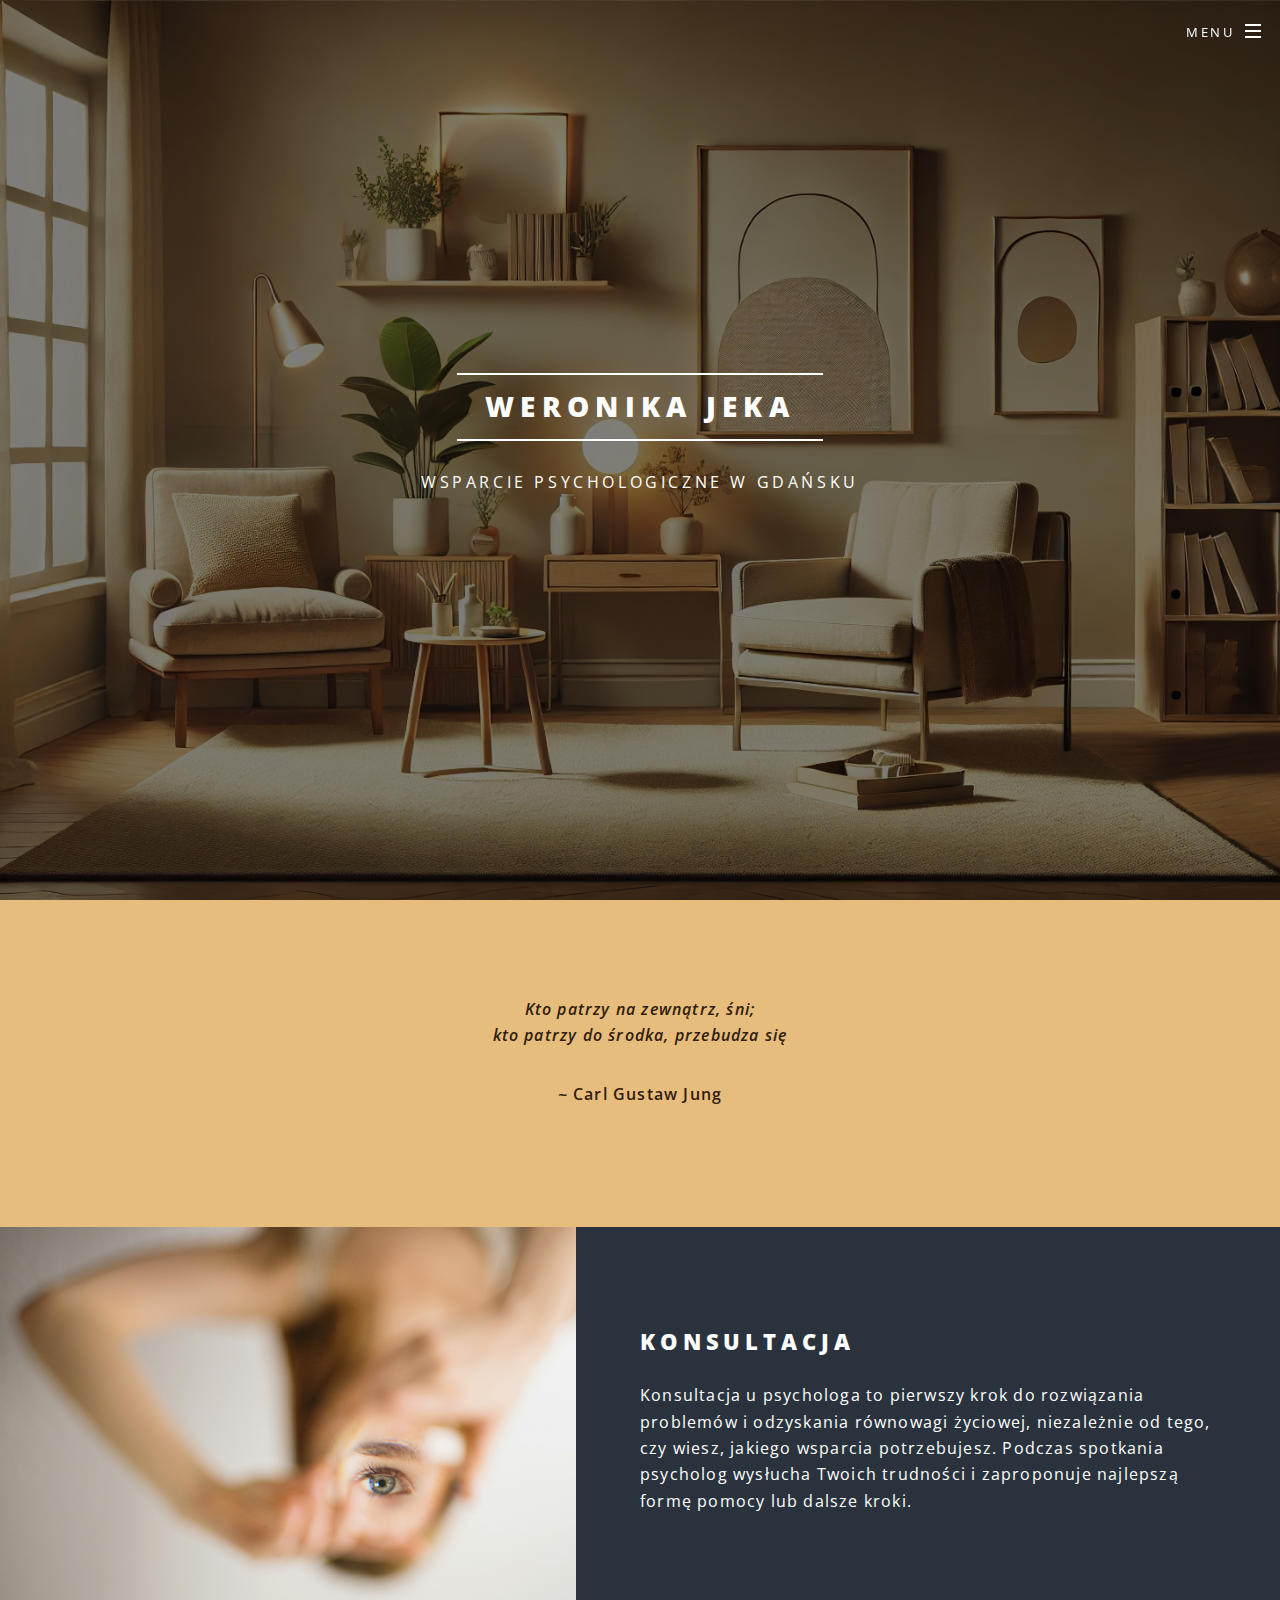
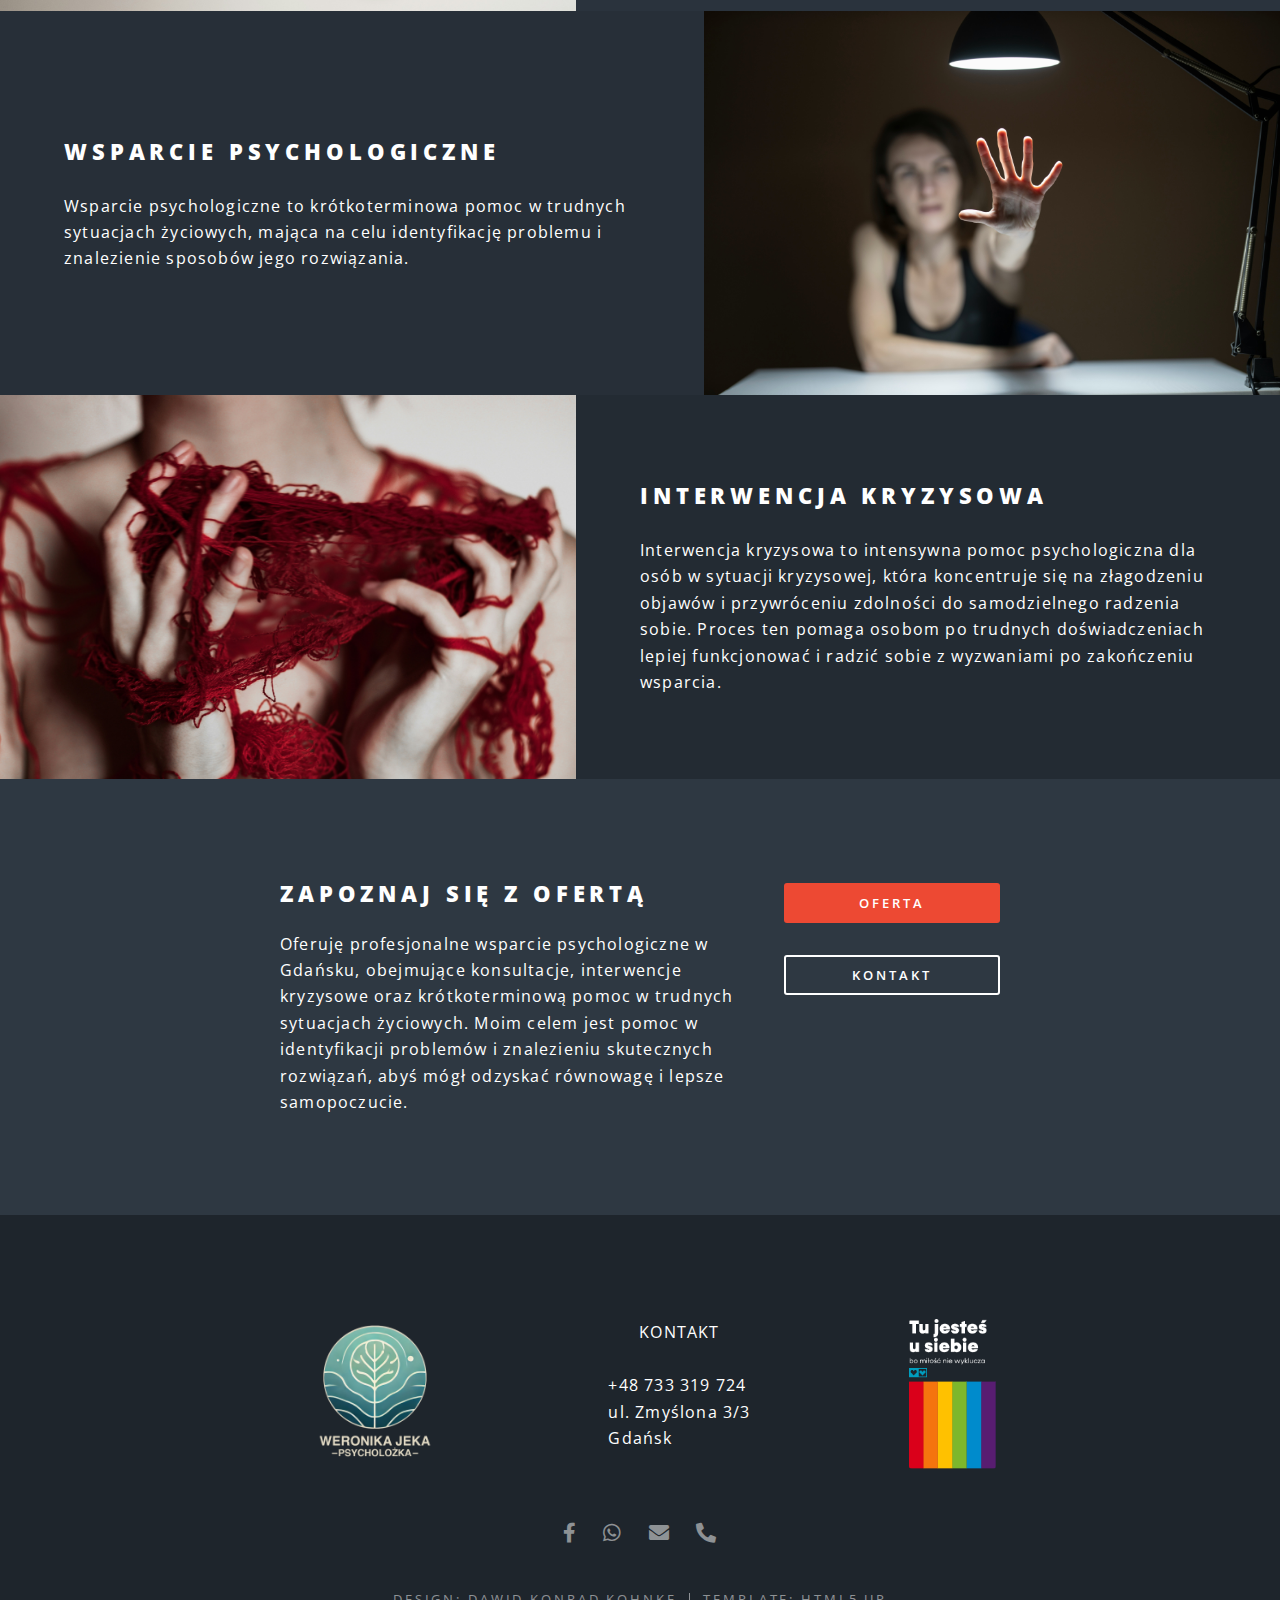
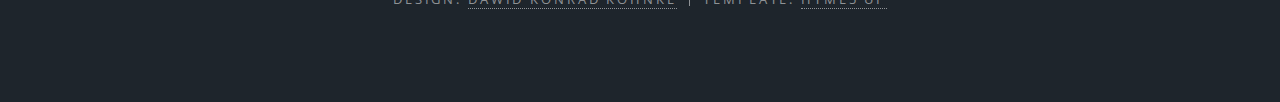
==== commit 5d3901af: "Update section ZAPOZNAJ SIĘ Z OFERTĄ" ====
--- a/index.html
+++ b/index.html
@@ -84,7 +84,7 @@
 						<div class="inner">
 							<header>
 								<h2>ZAPOZNAJ SIĘ Z OFERTĄ</h2>
-								<p>Aliquam ut ex ut augue consectetur interdum endrerit imperdiet amet eleifend fringilla.</p>
+								<p>Oferuję profesjonalne wsparcie psychologiczne w Gdańsku, obejmujące konsultacje, interwencje kryzysowe oraz krótkoterminową pomoc w trudnych sytuacjach życiowych. Moim celem jest pomoc w identyfikacji problemów i znalezieniu skutecznych rozwiązań, abyś mógł odzyskać równowagę i lepsze samopoczucie.</p>
 							</header>
 							<ul class="actions stacked">
 								<li><a href="./oferta.html" class="button fit primary">Oferta</a></li>
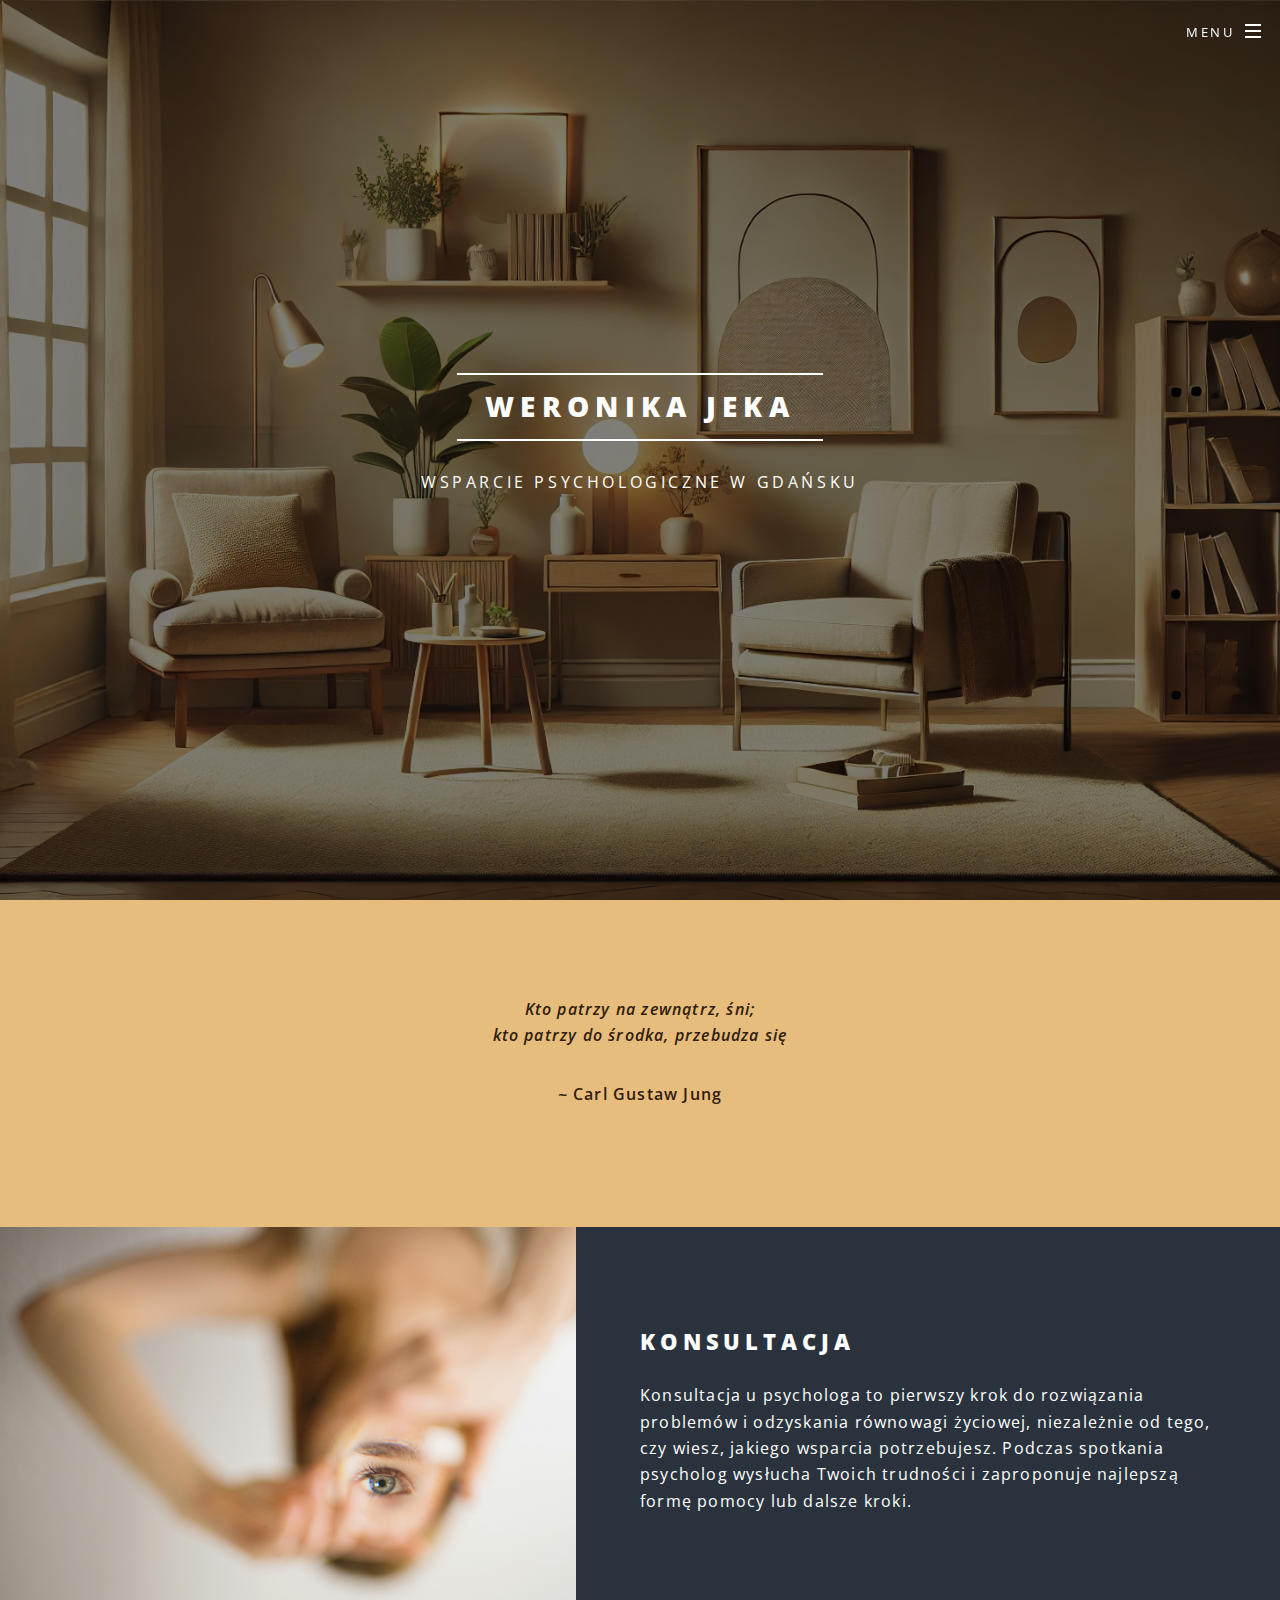
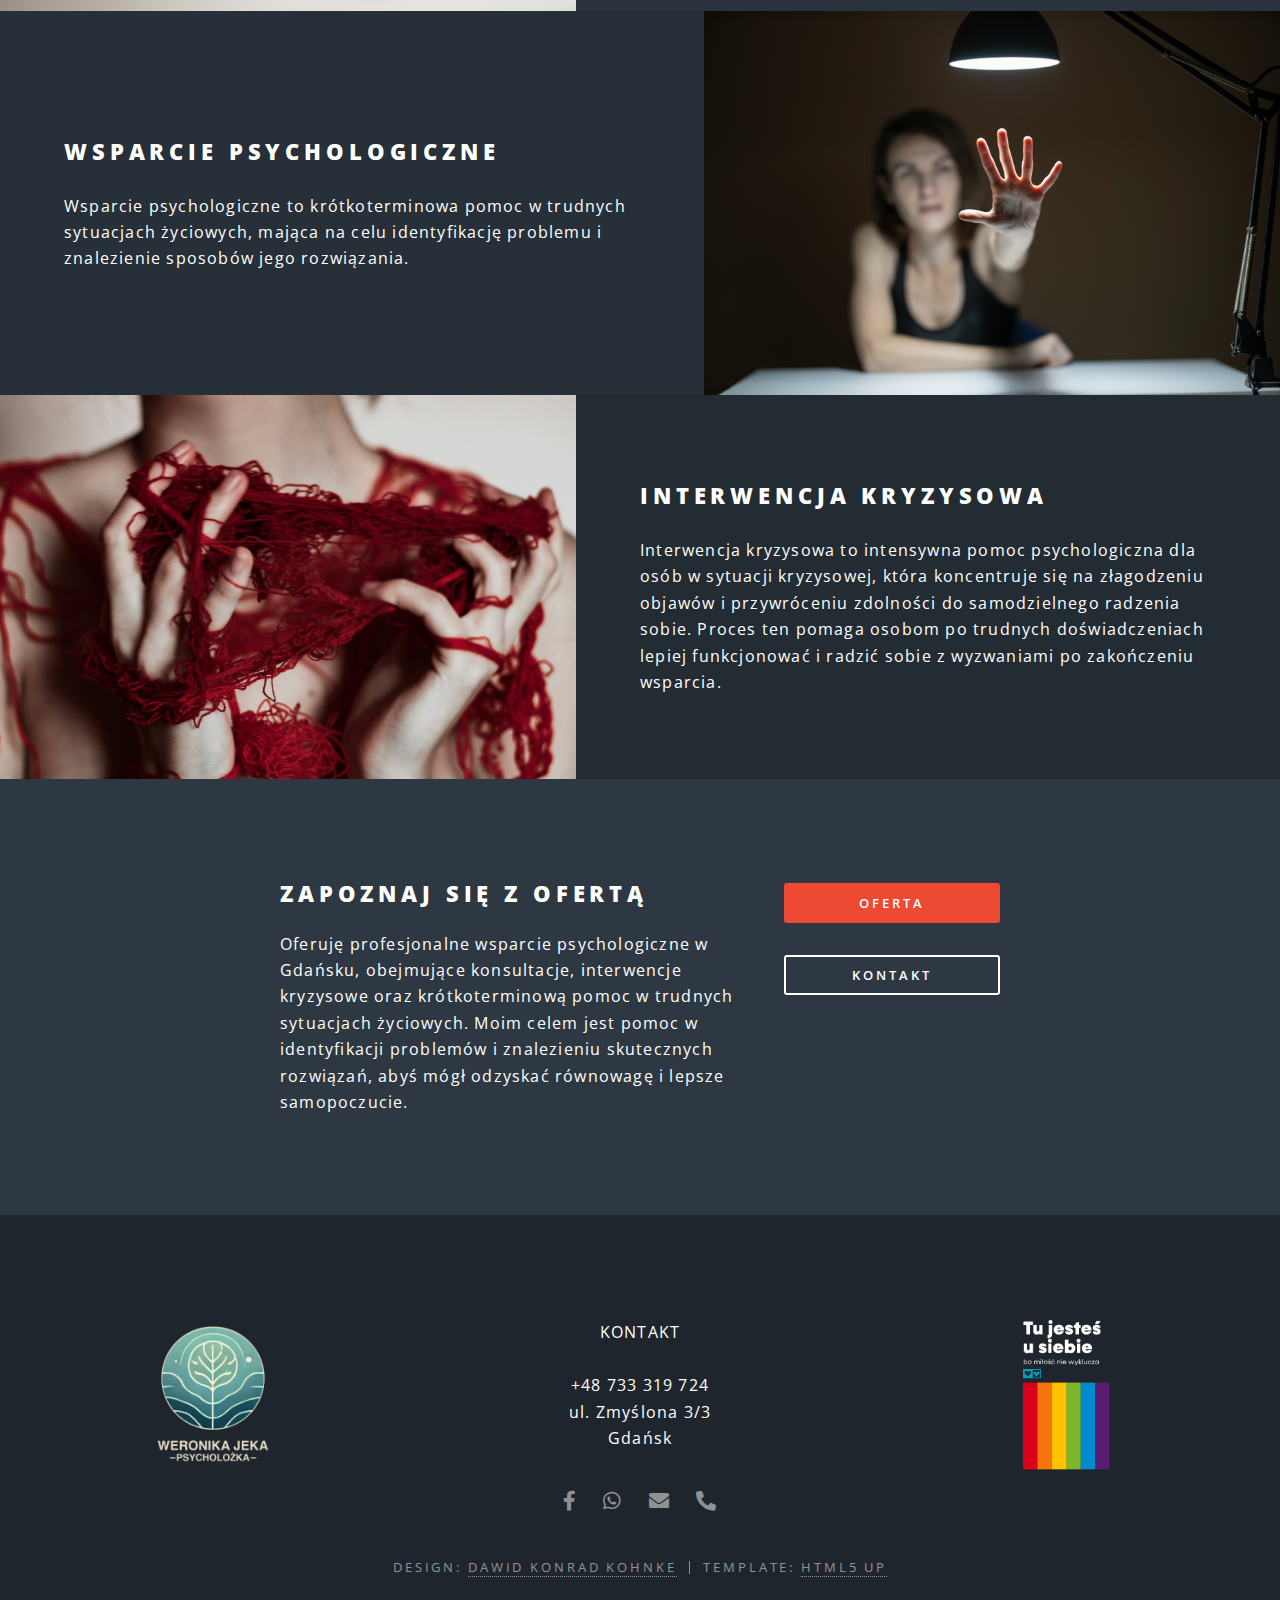
==== commit ec9710ae: "remove index link" ====
--- a/index.html
+++ b/index.html
@@ -20,14 +20,14 @@
 
 				<!-- Header -->
 					<header id="header" class="alt">
-						<h1><a href="./index.html">WERONIKA JEKA</h1>
+						<h1><a href="./">WERONIKA JEKA</h1>
 						<nav id="nav">
 							<ul>
 								<li class="special">
 									<a href="#menu" class="menuToggle"><span>Menu</span></a>
 									<div id="menu">
 										<ul>
-											<li><b><a href="index.html">HOME</a></b></li>
+											<li><b><a href="./">HOME</a></b></li>
 											<li><a href="o_mnie.html">O MNIE</a></li>
 											<li><a href="oferta.html">OFERTA</a></li>
 											<li><a href="kontakt.html">KONTAKT</a></li>
--- a/assets/css/main.css
+++ b/assets/css/main.css
@@ -2337,45 +2337,35 @@
 /* Info */
 
 ul.info {
-	cursor: default;
 	display: flex;
-	justify-content: space-evenly; 
-	list-style-type: none;
+    justify-content: space-between;
+    align-items: center;
+    list-style-type: none;
+    padding: 0;
+    margin: 0;
+    width: 100%;
 }
 
 	ul.info li {
-		display: inline-block;
-		padding: 0 0 0;
-	}
-
-		ul.info li:last-child {
-			padding-right: 10% !important;
-		}
-
-		ul.info li:first-child {
-			padding-left: 10% !important;
-		}
-
-	ul.info.major {
-		padding: 1em 0;
-	}
-
-		ul.info.major li {
-			padding-right: 3.5em;
-		}
-
-			@media screen and (max-width: 736px) {
-
-				ul.info.major li {
-					
-					padding: 0 1em !important;
-				}
-			
-					ul.info li:first-child {
-						display: none;
-					}
-
-			}
+		flex: 1; /* Allows each item to take up available space */
+		padding: 0;
+		text-align: center;
+	}
+	ul.info li.text {
+		flex: 1; /* Allows each item to take up available space */
+		text-align: center;
+	}
+
+	@media screen and (max-width: 550px) {
+
+		ul.info  {
+			display: grid !important;
+			justify-content: normal;
+		}
+	}
+
+
+
 
 /* Table */
 
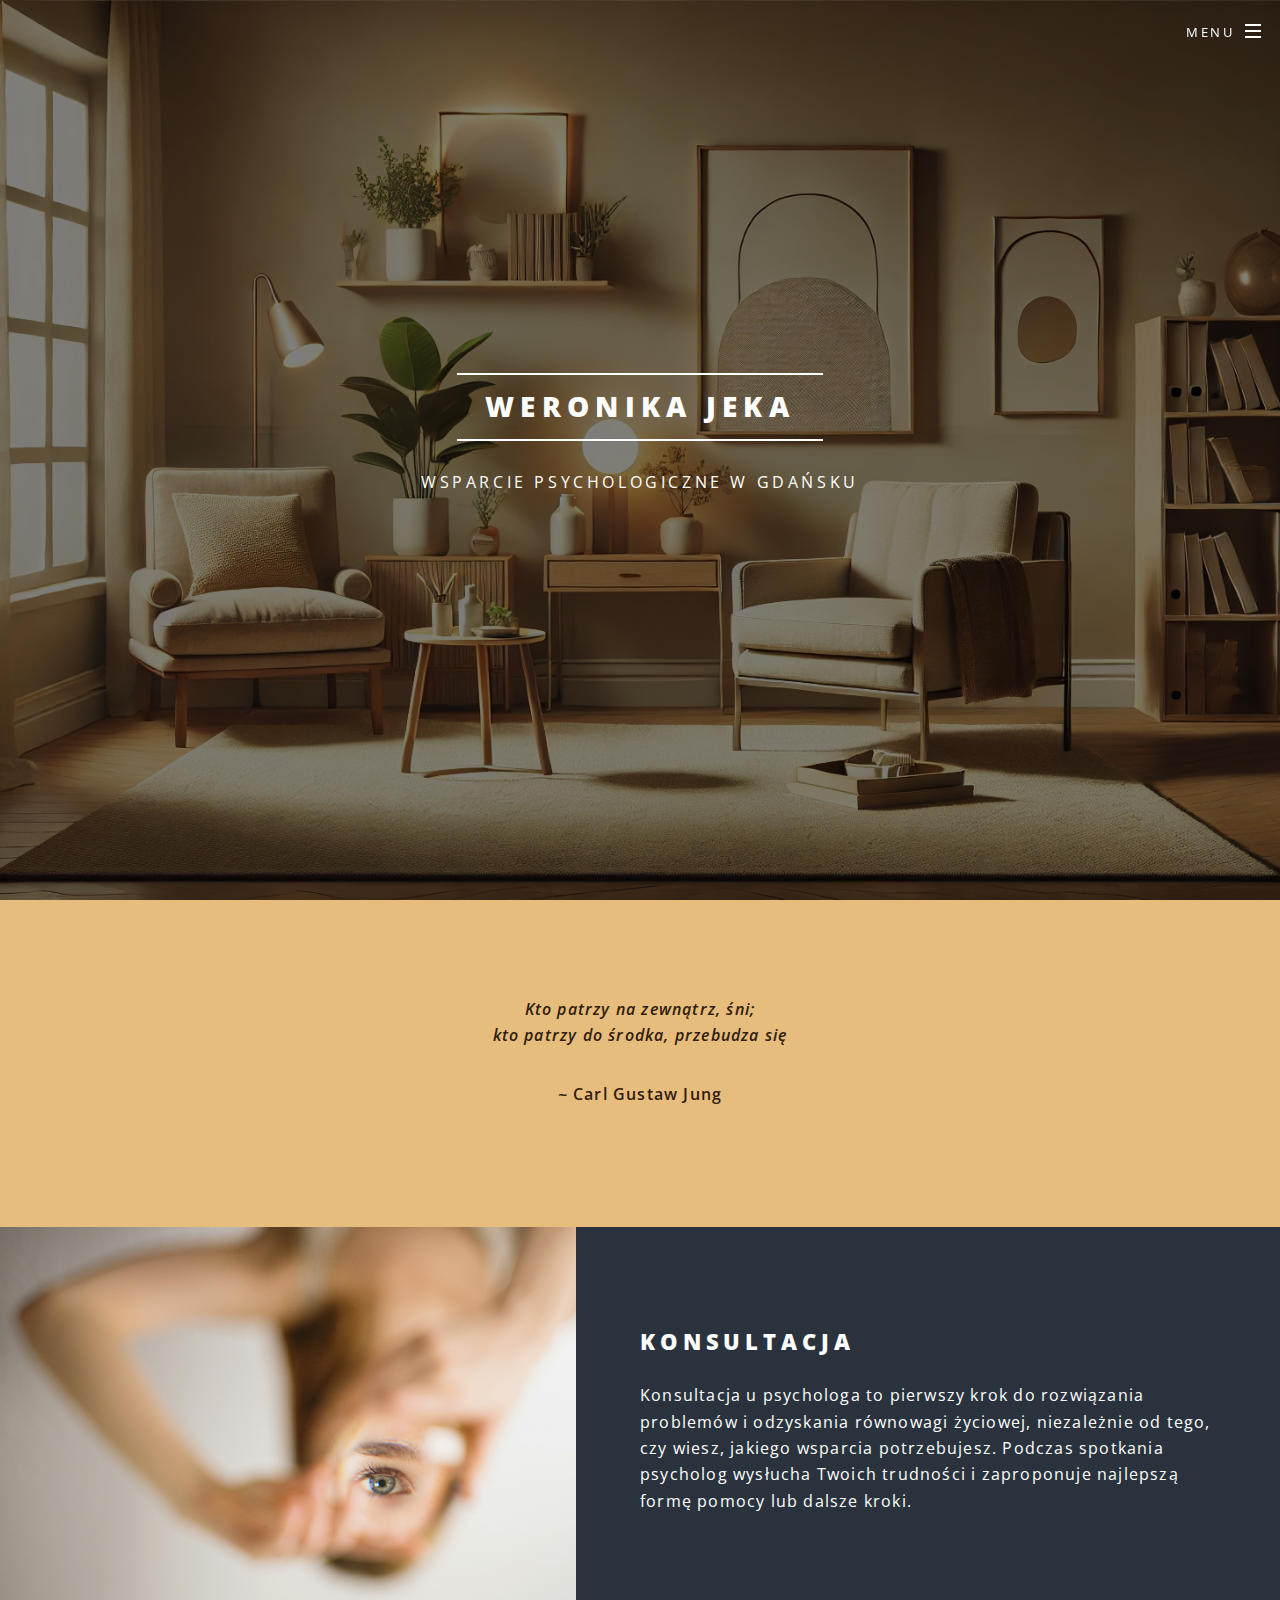
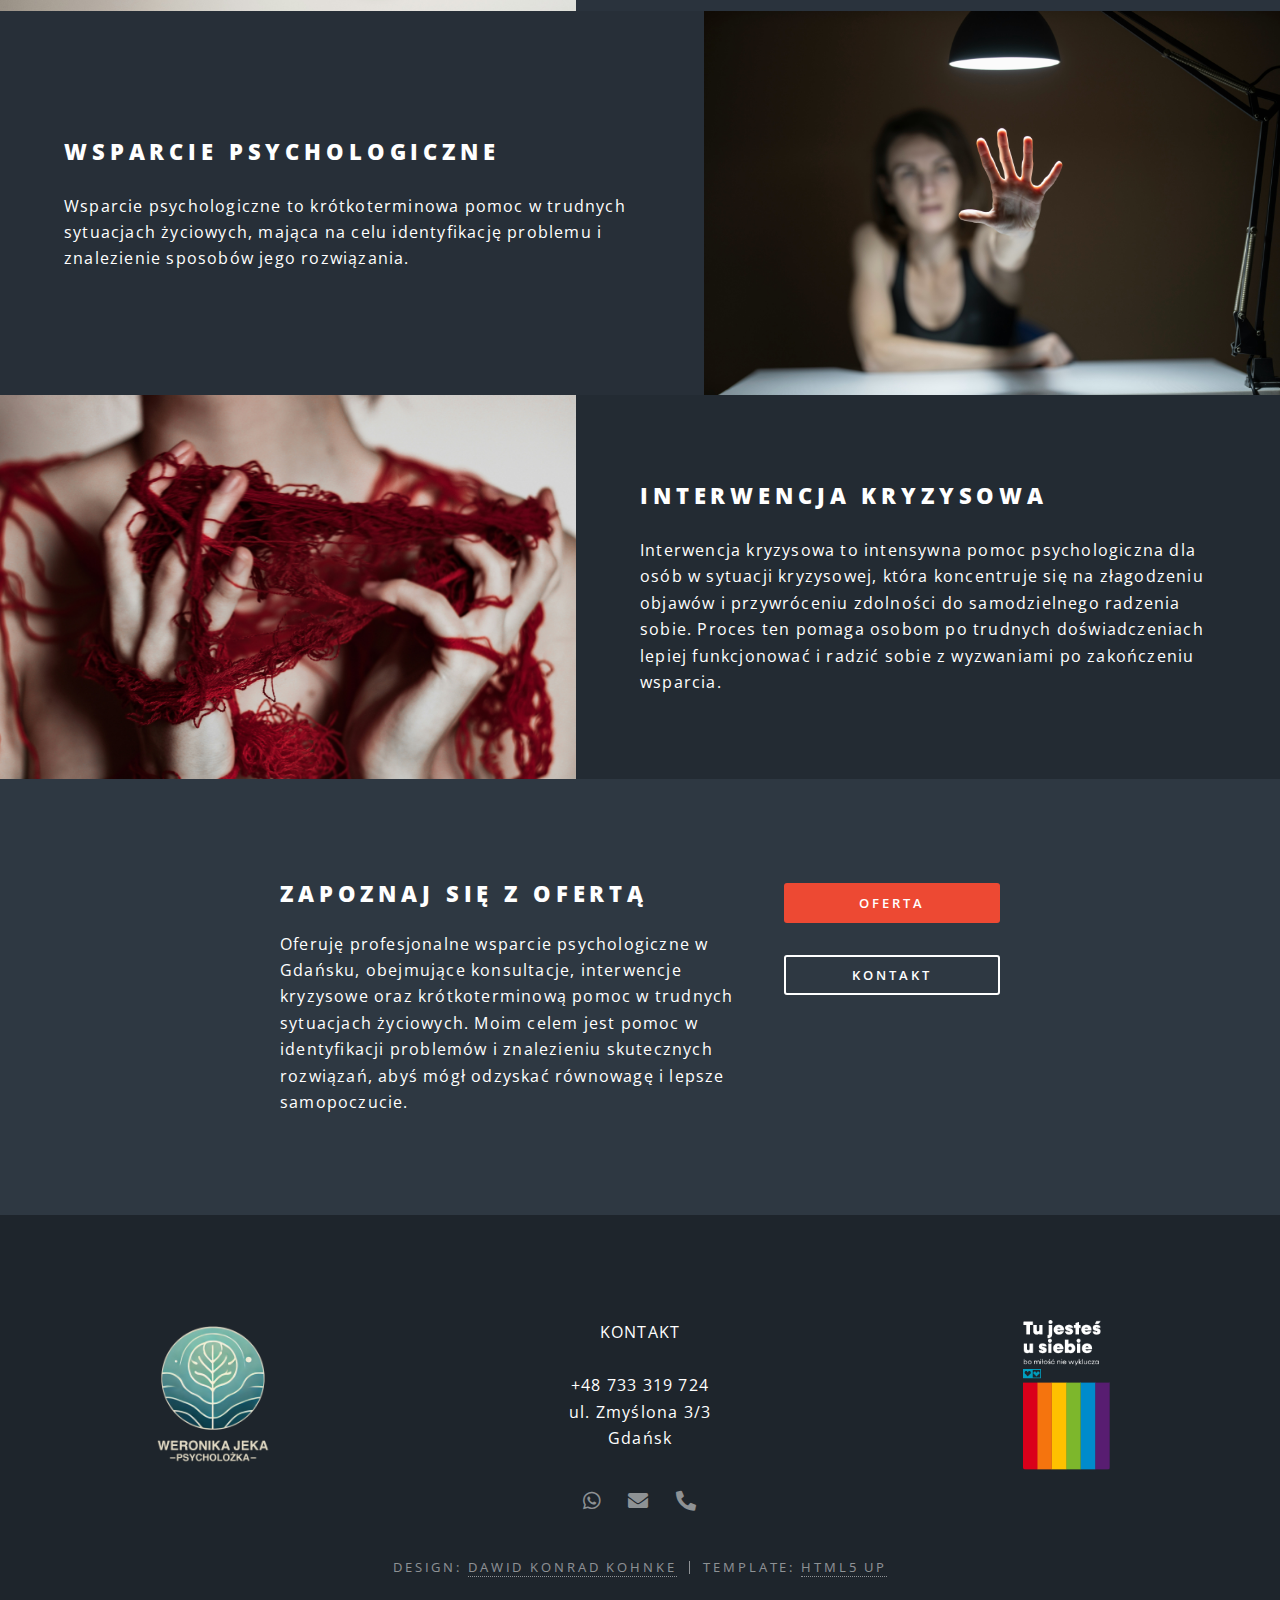
==== commit 6d06b746: "Change contact data" ====
--- a/index.html
+++ b/index.html
@@ -101,9 +101,9 @@
 							<li><div class="image"><img src="images/jestes-u-siebie.png" height=150 ="" /></div></li>
 						</ul>
 						<ul class="icons">
-							<li><a href="#" class="icon brands fa-facebook-f"><span class="label">Facebook</span></a></li>
+							
 							<li><a href="https://wa.me/48733319724" class="icon brands fa-whatsapp"><span class="label">Whatsapp</span></a></li>
-							<li><a href="mailto:psycholog.weronikajeka@gmail.com?subject=Zapytnie dotyczące oferty" class="icon solid fa-envelope"><span class="label">Email</span></a></li>
+							<li><a href="mailto:kontak.wjeka@gmail.com?subject=Zapytnie dotyczące oferty" class="icon solid fa-envelope"><span class="label">Email</span></a></li>
 							<li><a href="tel:+48 733 319 724" class="icon solid fa-phone-alt"><span class="label">Phone</span></a></li>
 						</ul>
 						<ul class="copyright">
--- a/assets/css/main.css
+++ b/assets/css/main.css
@@ -282,6 +282,11 @@
 
 	.align-right {
 		text-align: right;
+	}
+
+	.with-spacing {
+		text-align: right;
+		padding-right: 10px;
 	}
 
 /* Row */
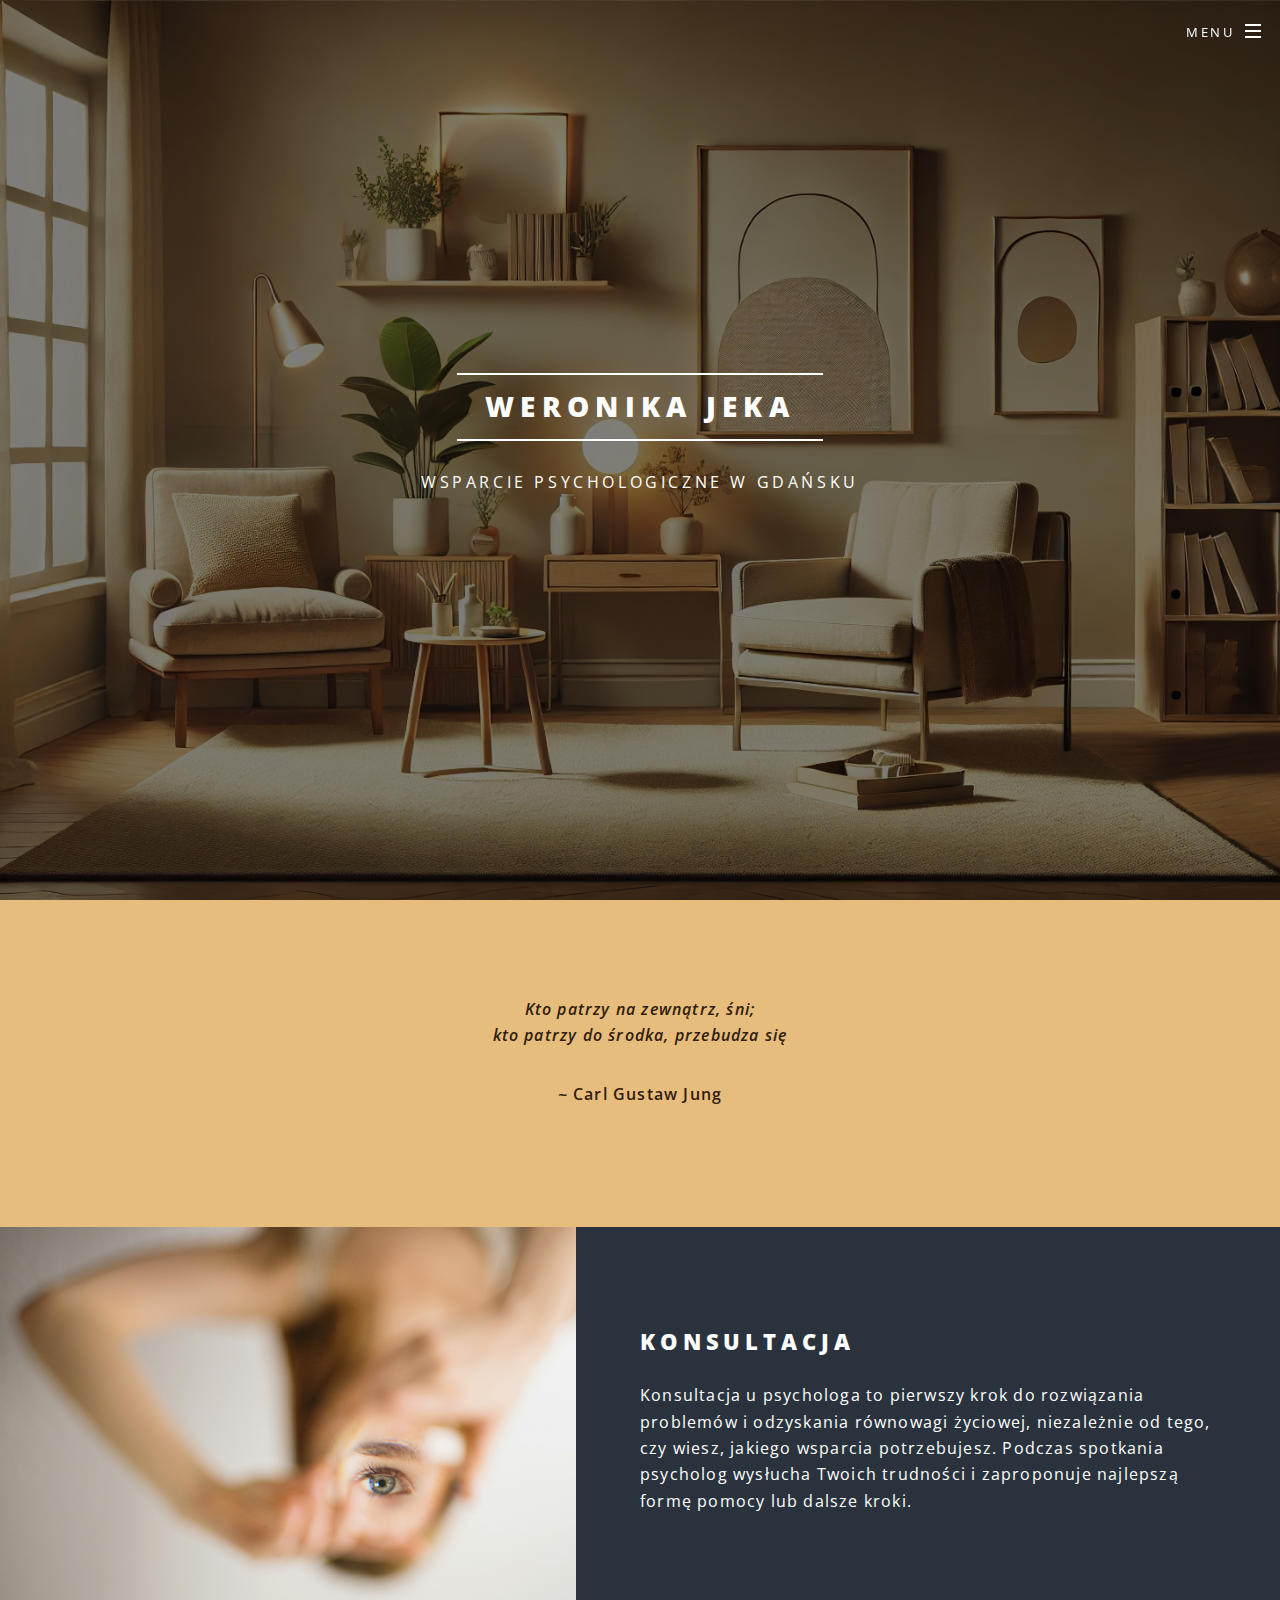
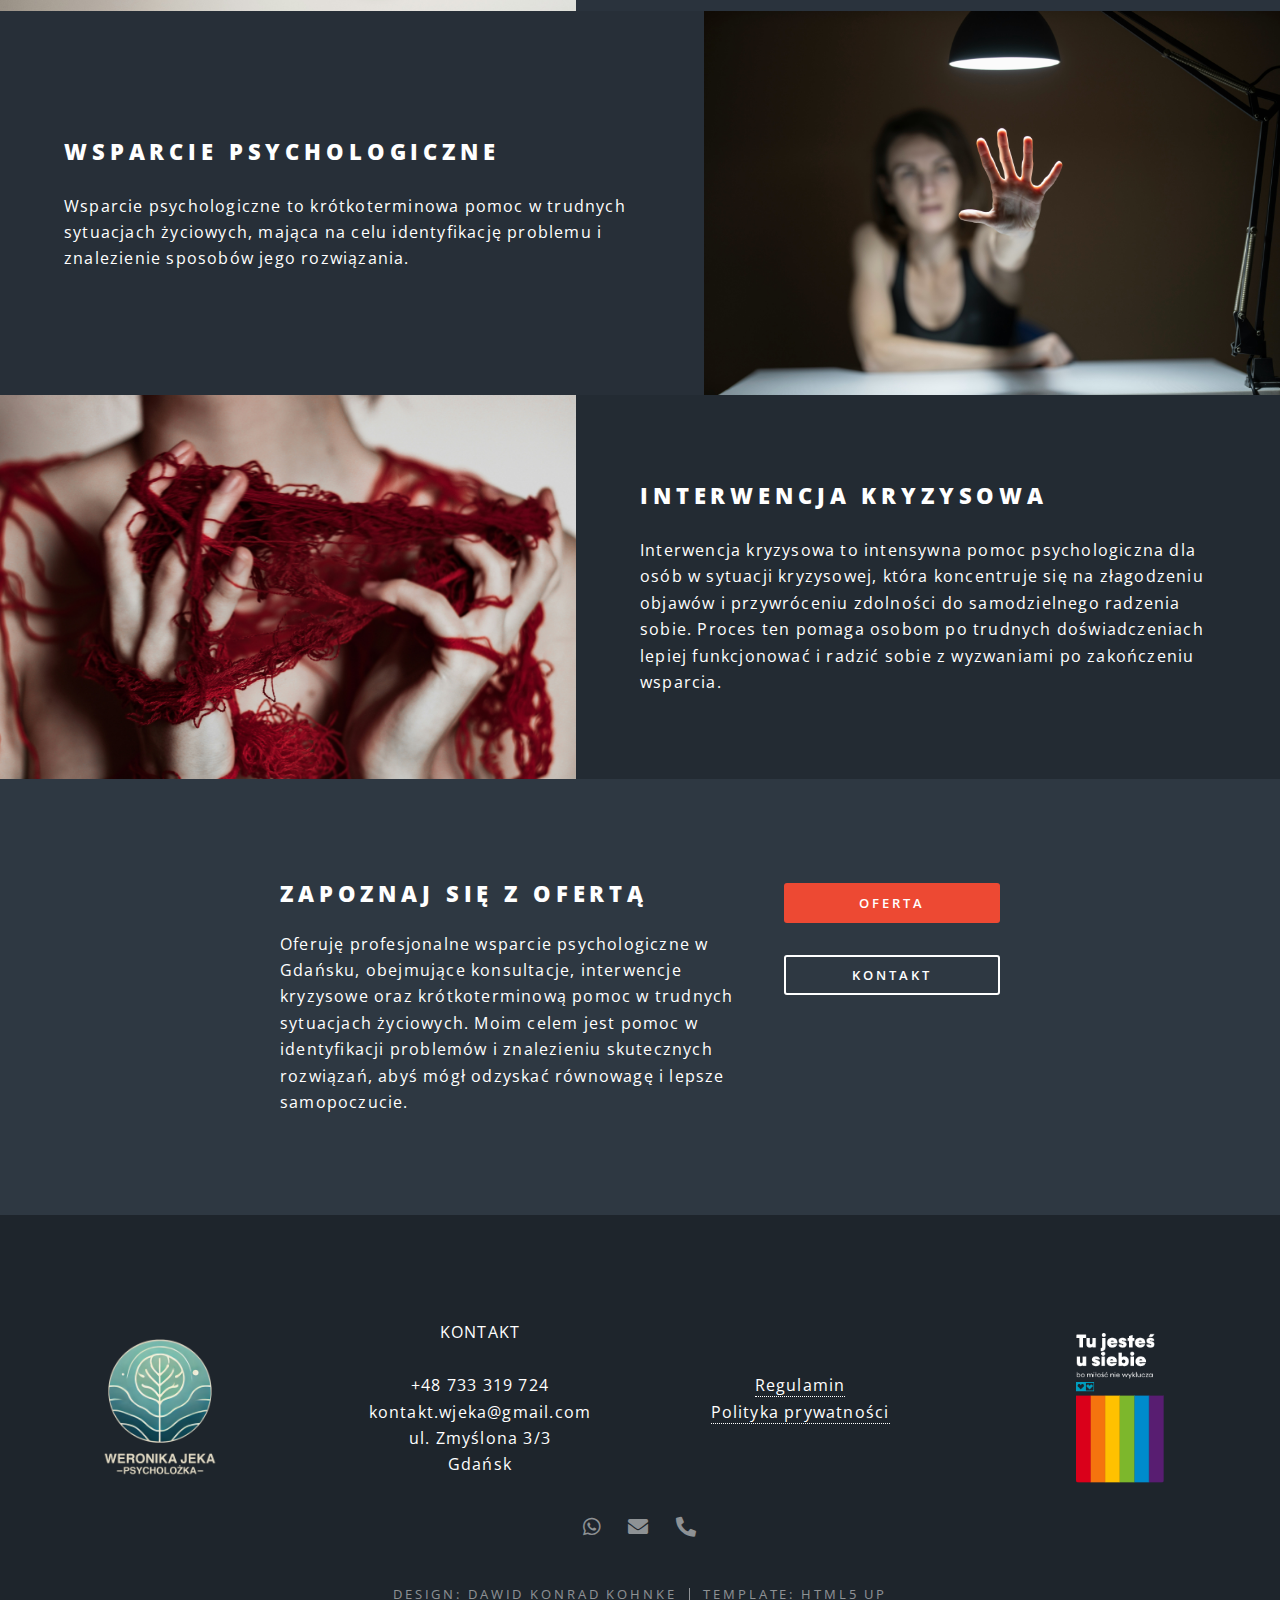
==== commit 45c5de5c: "Change polityka prywatnosci i regulamin" ====
--- a/index.html
+++ b/index.html
@@ -97,13 +97,14 @@
 					<footer id="footer">
 						<ul class="info">
 							<li><div class="image"><img src="images/logo_with_signature_long_alt.png" height=150 ="" /></div></li>
-							<li><div class="align-center">KONTAKT</div><br>+48 733 319 724<br>ul. Zmyślona 3/3<br>Gdańsk<br><br></li>
+							<li><div class="align-center">KONTAKT</div>
+								<br>+48 733 319 724<br>kontakt.wjeka@gmail.com<br>ul. Zmyślona 3/3<br>Gdańsk<br><br></li>
+							<li><a href="polityka_prywatnosci_i_regulamin.html#regulamin">Regulamin</a><br><a href="polityka_prywatnosci_i_regulamin.html#polityka_prywatnosci">Polityka prywatności</a><br><br></li>
 							<li><div class="image"><img src="images/jestes-u-siebie.png" height=150 ="" /></div></li>
 						</ul>
 						<ul class="icons">
-							
 							<li><a href="https://wa.me/48733319724" class="icon brands fa-whatsapp"><span class="label">Whatsapp</span></a></li>
-							<li><a href="mailto:kontak.wjeka@gmail.com?subject=Zapytnie dotyczące oferty" class="icon solid fa-envelope"><span class="label">Email</span></a></li>
+							<li><a href="mailto:kontakt.wjeka@gmail.com?subject=Zapytnie dotyczące oferty" class="icon solid fa-envelope"><span class="label">Email</span></a></li>
 							<li><a href="tel:+48 733 319 724" class="icon solid fa-phone-alt"><span class="label">Phone</span></a></li>
 						</ul>
 						<ul class="copyright">
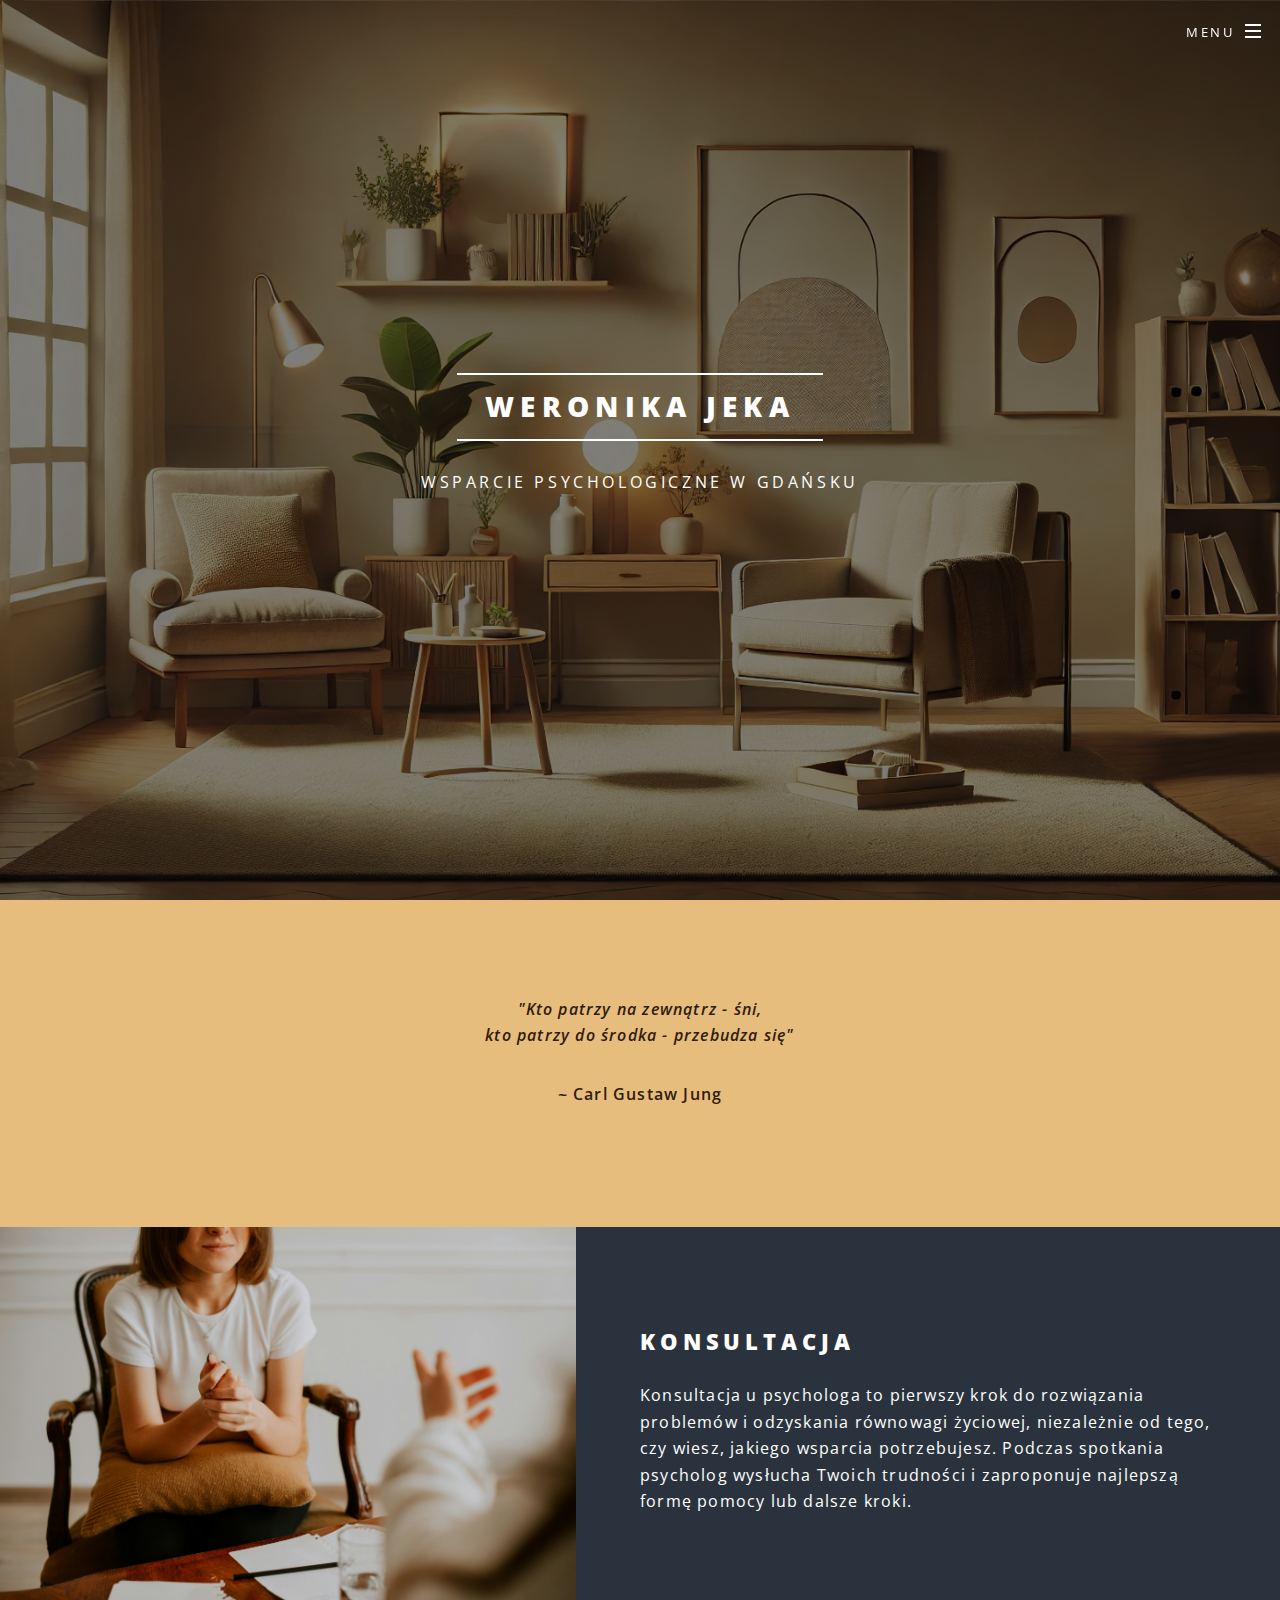
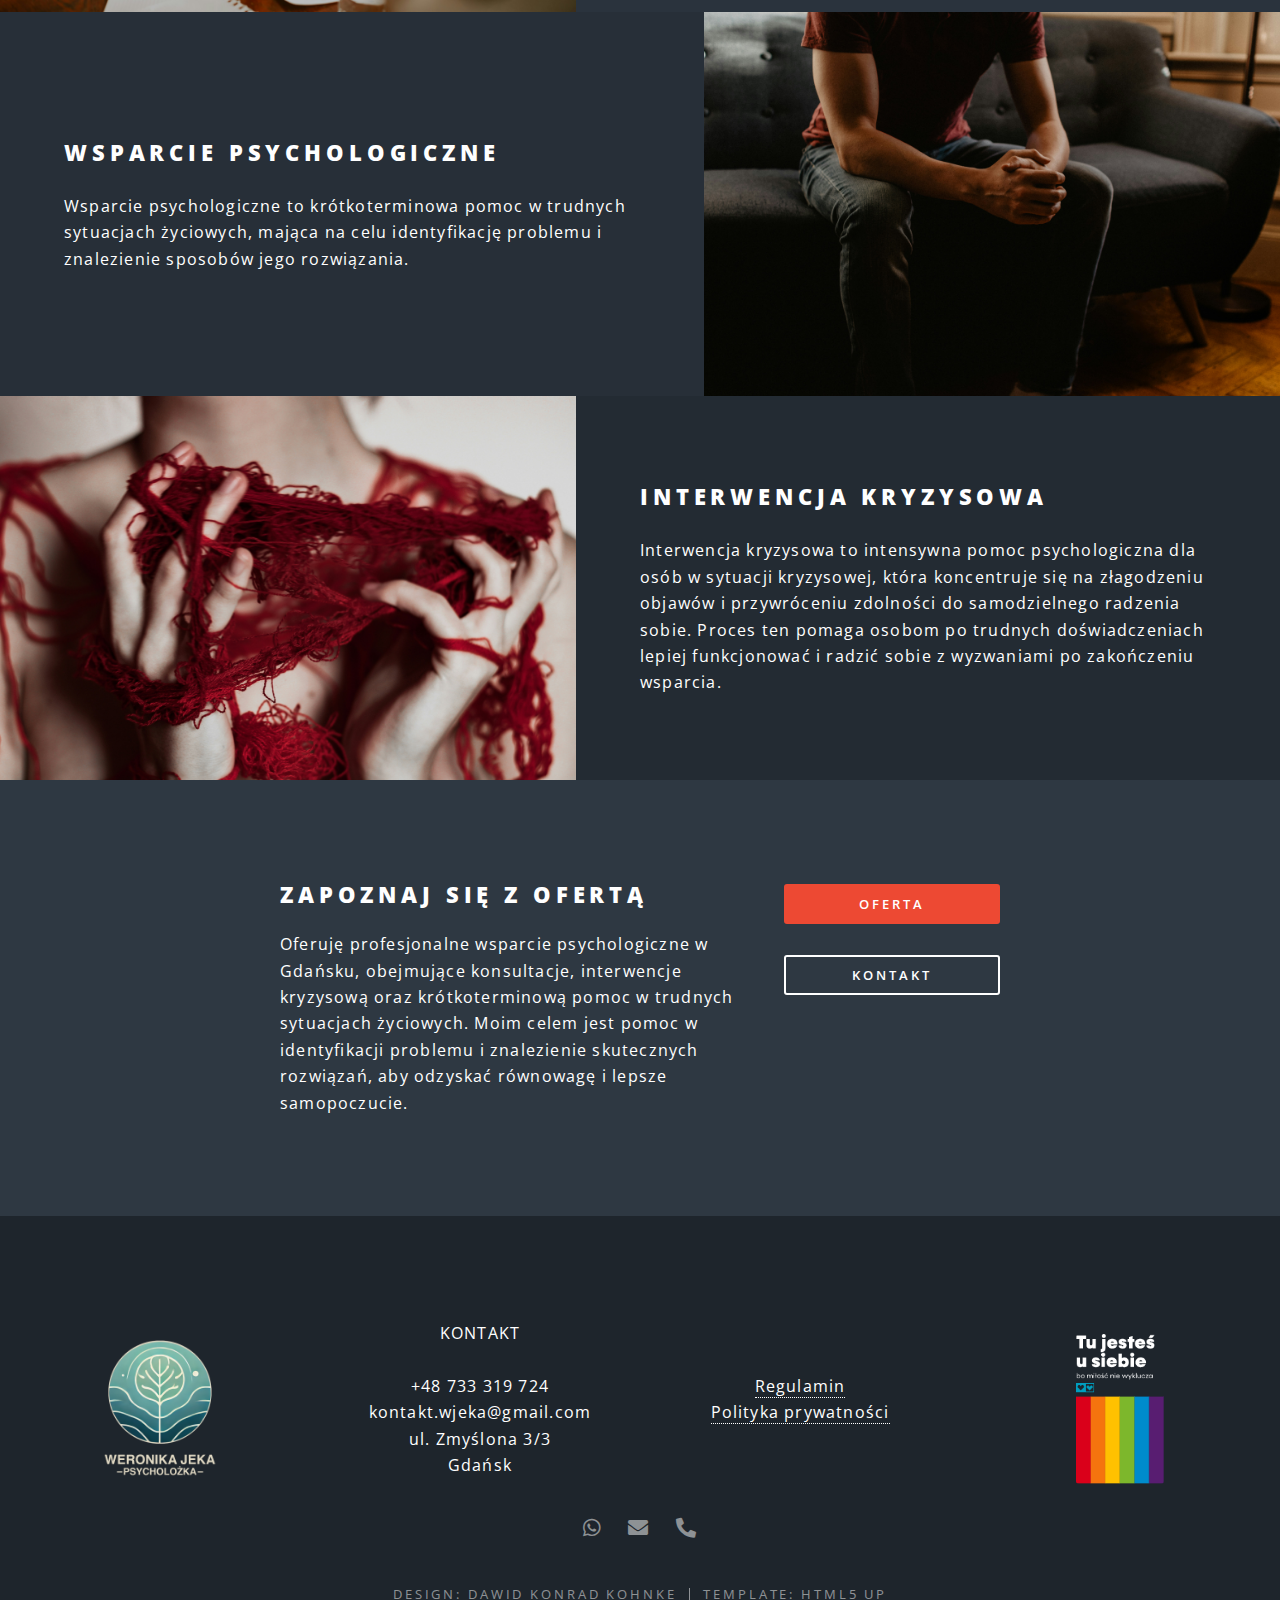
==== commit dcad9205: "minor changes" ====
--- a/index.html
+++ b/index.html
@@ -50,7 +50,7 @@
 						<div class="inner">
 							<header class="major">
 								<b>
-								<p><i>Kto patrzy na zewnątrz, śni;<br> kto patrzy do środka, przebudza się</i></p>
+								<p><i>"Kto patrzy na zewnątrz - śni,<br> kto patrzy do środka - przebudza się"</i></p>
 								<p>~ Carl Gustaw Jung</p>
 								</b>
 							</header>
@@ -60,13 +60,13 @@
 				<!-- Two -->
 					<section id="two" class="wrapper alt style2">
 						<section class="spotlight">
-							<div class="image"><img src="images/eye.jpg" alt="" /></div><div class="content">
+							<div class="image"><img src="images/consultation.jpg" alt="" /></div><div class="content">
 								<h2>KONSULTACJA</h2>
 								<p>Konsultacja u psychologa to pierwszy krok do rozwiązania problemów i odzyskania równowagi życiowej, niezależnie od tego, czy wiesz, jakiego wsparcia potrzebujesz. Podczas spotkania psycholog wysłucha Twoich trudności i zaproponuje najlepszą formę pomocy lub dalsze kroki.</p>
 							</div>
 						</section>
 						<section class="spotlight">
-							<div class="image"><img src="images/woman_reaching.jpg" alt="" /></div><div class="content">
+							<div class="image"><img src="images/therapy.jpg" alt="" /></div><div class="content">
 								<h2>WSPARCIE PSYCHOLOGICZNE</h2>
 								<p>Wsparcie psychologiczne to krótkoterminowa pomoc w trudnych sytuacjach życiowych, mająca na celu identyfikację problemu i znalezienie sposobów jego rozwiązania.</p>
 							</div>
@@ -84,7 +84,7 @@
 						<div class="inner">
 							<header>
 								<h2>ZAPOZNAJ SIĘ Z OFERTĄ</h2>
-								<p>Oferuję profesjonalne wsparcie psychologiczne w Gdańsku, obejmujące konsultacje, interwencje kryzysowe oraz krótkoterminową pomoc w trudnych sytuacjach życiowych. Moim celem jest pomoc w identyfikacji problemów i znalezieniu skutecznych rozwiązań, abyś mógł odzyskać równowagę i lepsze samopoczucie.</p>
+								<p>Oferuję profesjonalne wsparcie psychologiczne w Gdańsku, obejmujące konsultacje, interwencje kryzysową oraz krótkoterminową pomoc w trudnych sytuacjach życiowych. Moim celem jest pomoc w identyfikacji problemu i znalezienie skutecznych rozwiązań, aby odzyskać równowagę i lepsze samopoczucie.</p>
 							</header>
 							<ul class="actions stacked">
 								<li><a href="./oferta.html" class="button fit primary">Oferta</a></li>
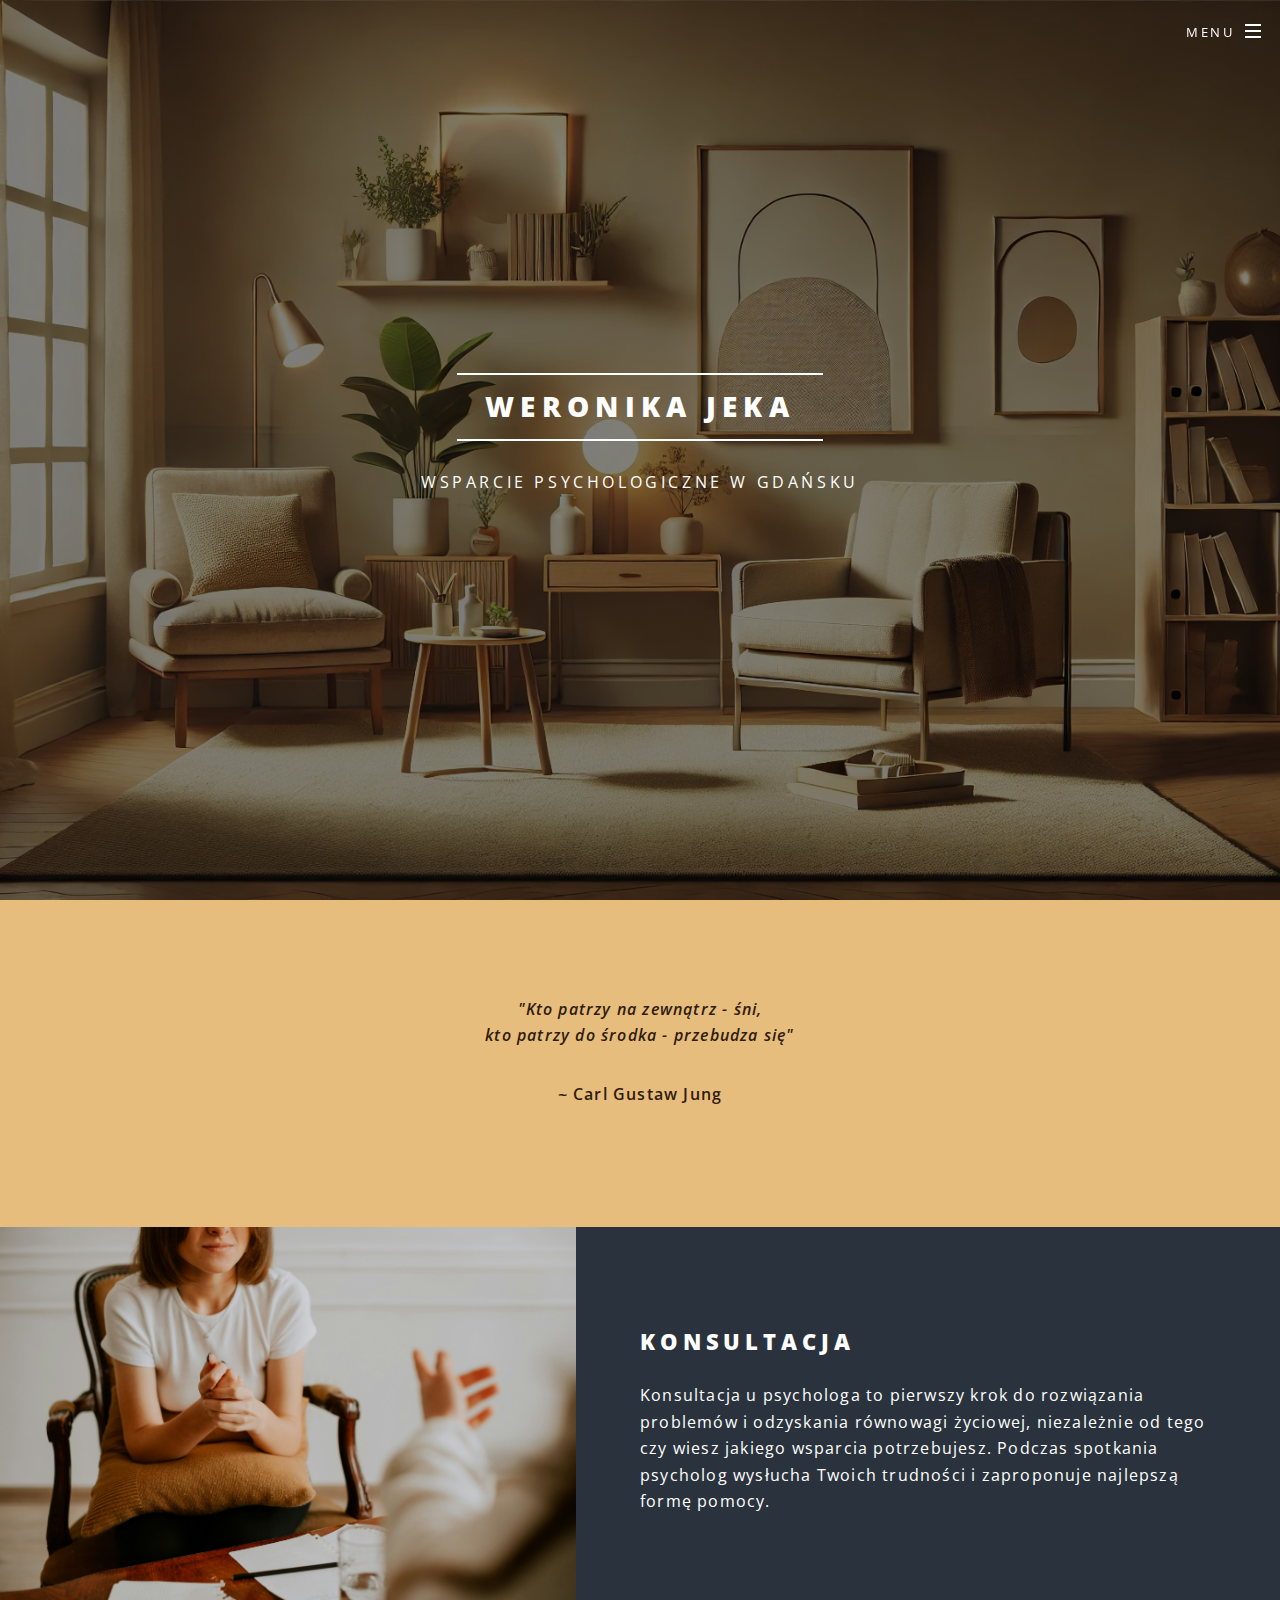
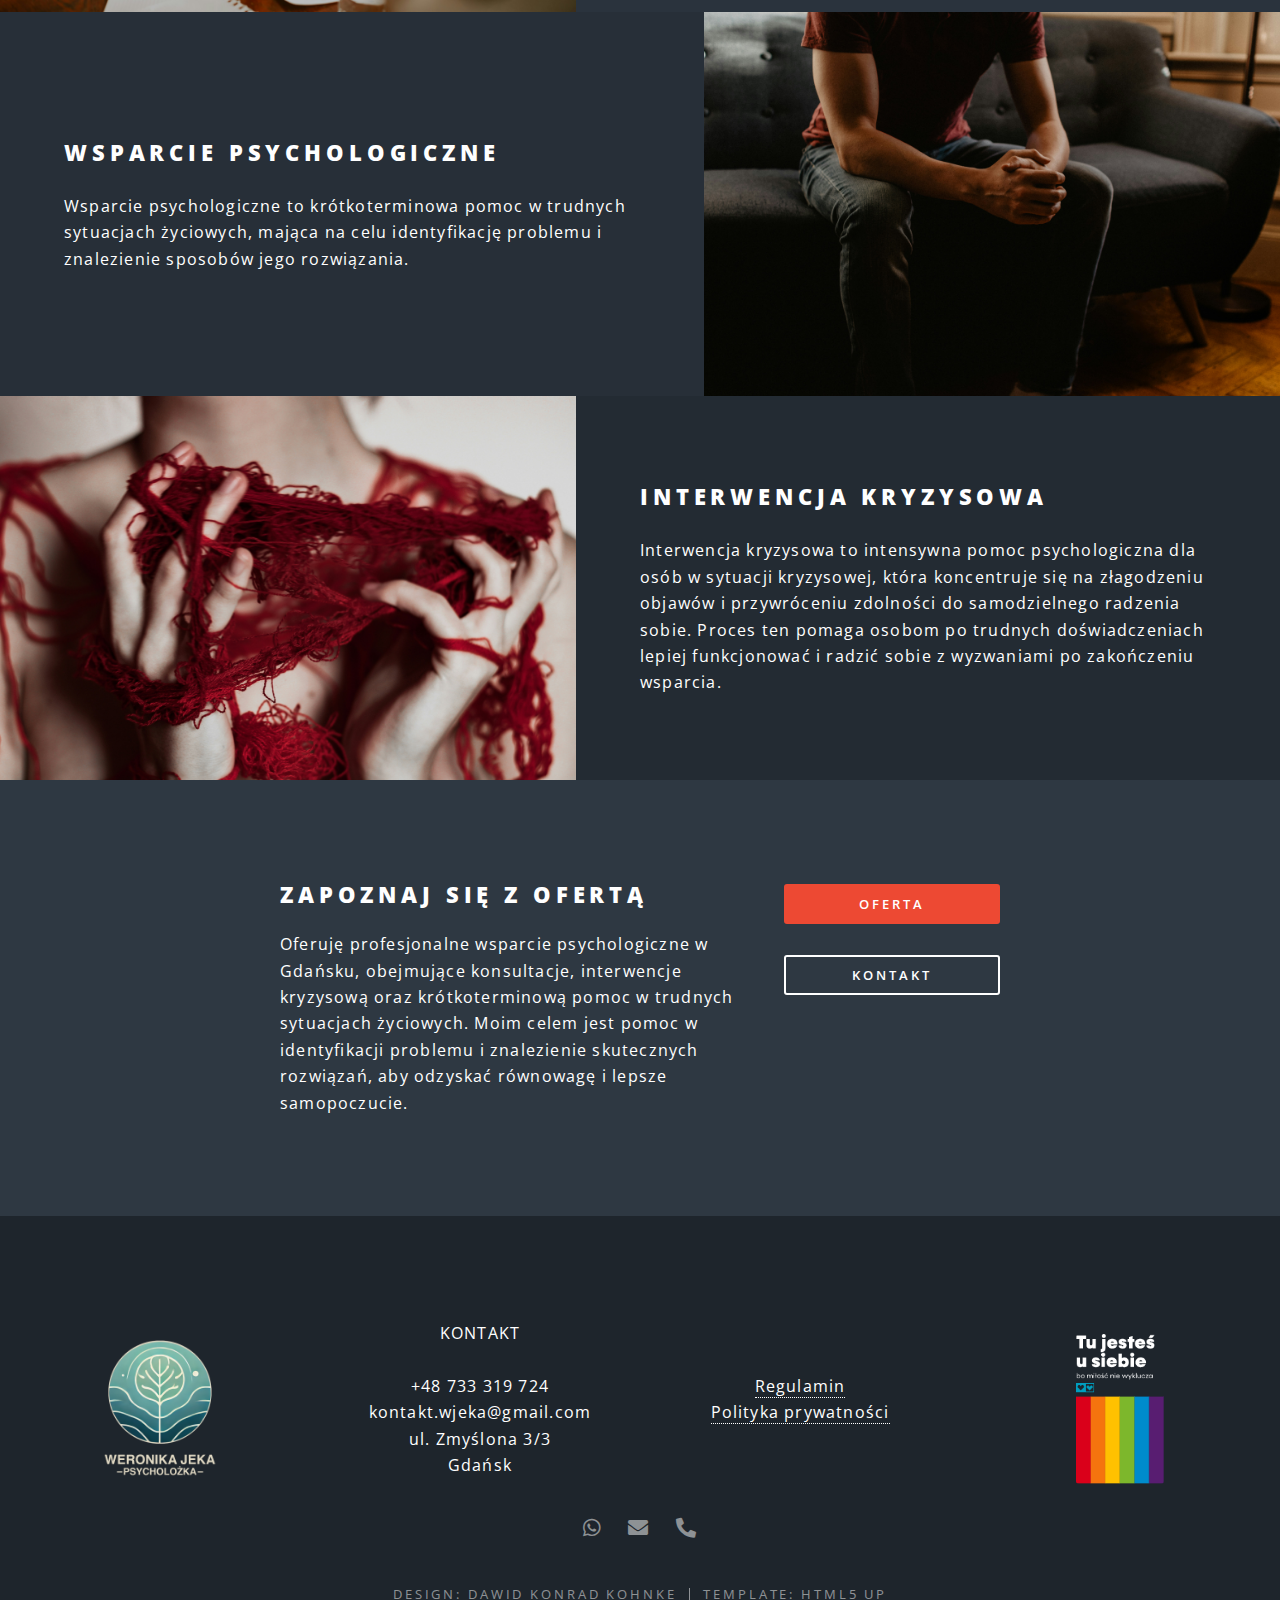
==== commit 74d330ad: "Fix typos" ====
--- a/index.html
+++ b/index.html
@@ -62,7 +62,7 @@
 						<section class="spotlight">
 							<div class="image"><img src="images/consultation.jpg" alt="" /></div><div class="content">
 								<h2>KONSULTACJA</h2>
-								<p>Konsultacja u psychologa to pierwszy krok do rozwiązania problemów i odzyskania równowagi życiowej, niezależnie od tego, czy wiesz, jakiego wsparcia potrzebujesz. Podczas spotkania psycholog wysłucha Twoich trudności i zaproponuje najlepszą formę pomocy lub dalsze kroki.</p>
+								<p>Konsultacja u psychologa to pierwszy krok do rozwiązania problemów i odzyskania równowagi życiowej, niezależnie od tego czy wiesz jakiego wsparcia potrzebujesz. Podczas spotkania psycholog wysłucha Twoich trudności i zaproponuje najlepszą formę pomocy.</p>
 							</div>
 						</section>
 						<section class="spotlight">
